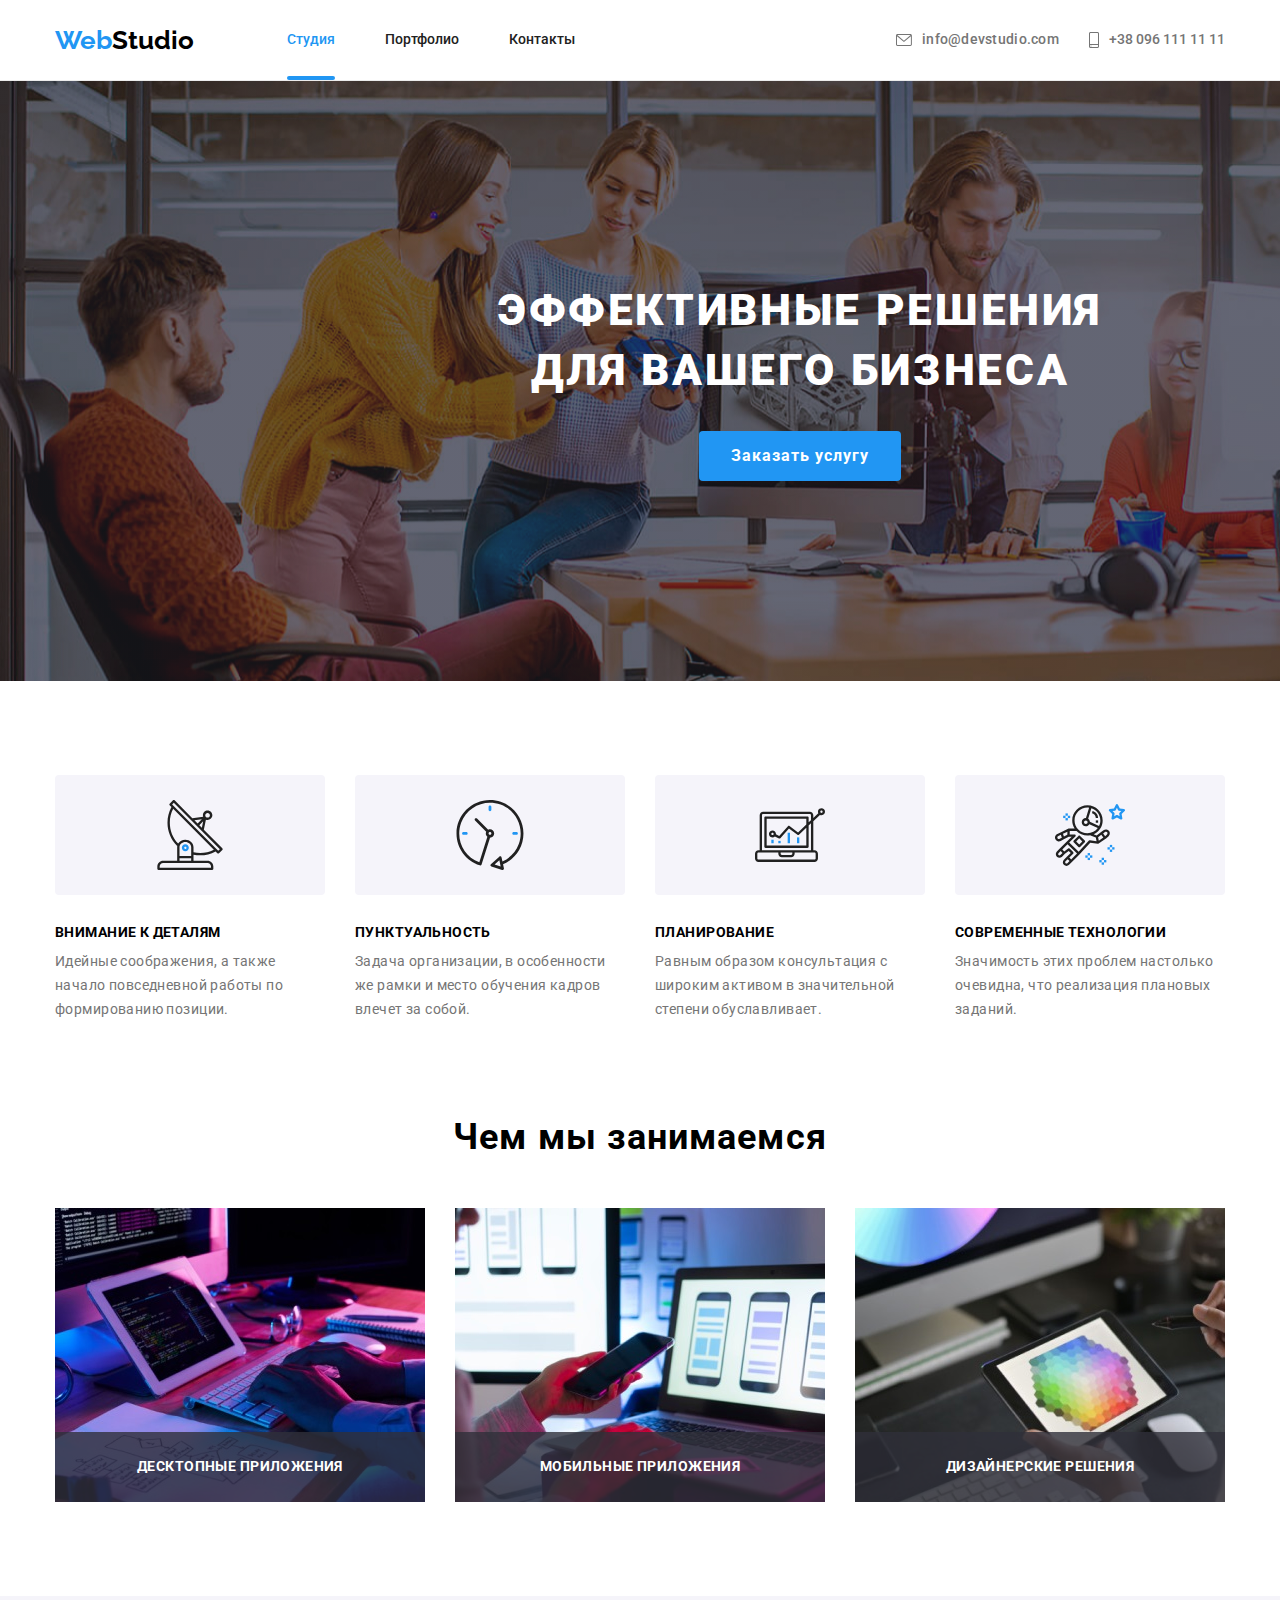
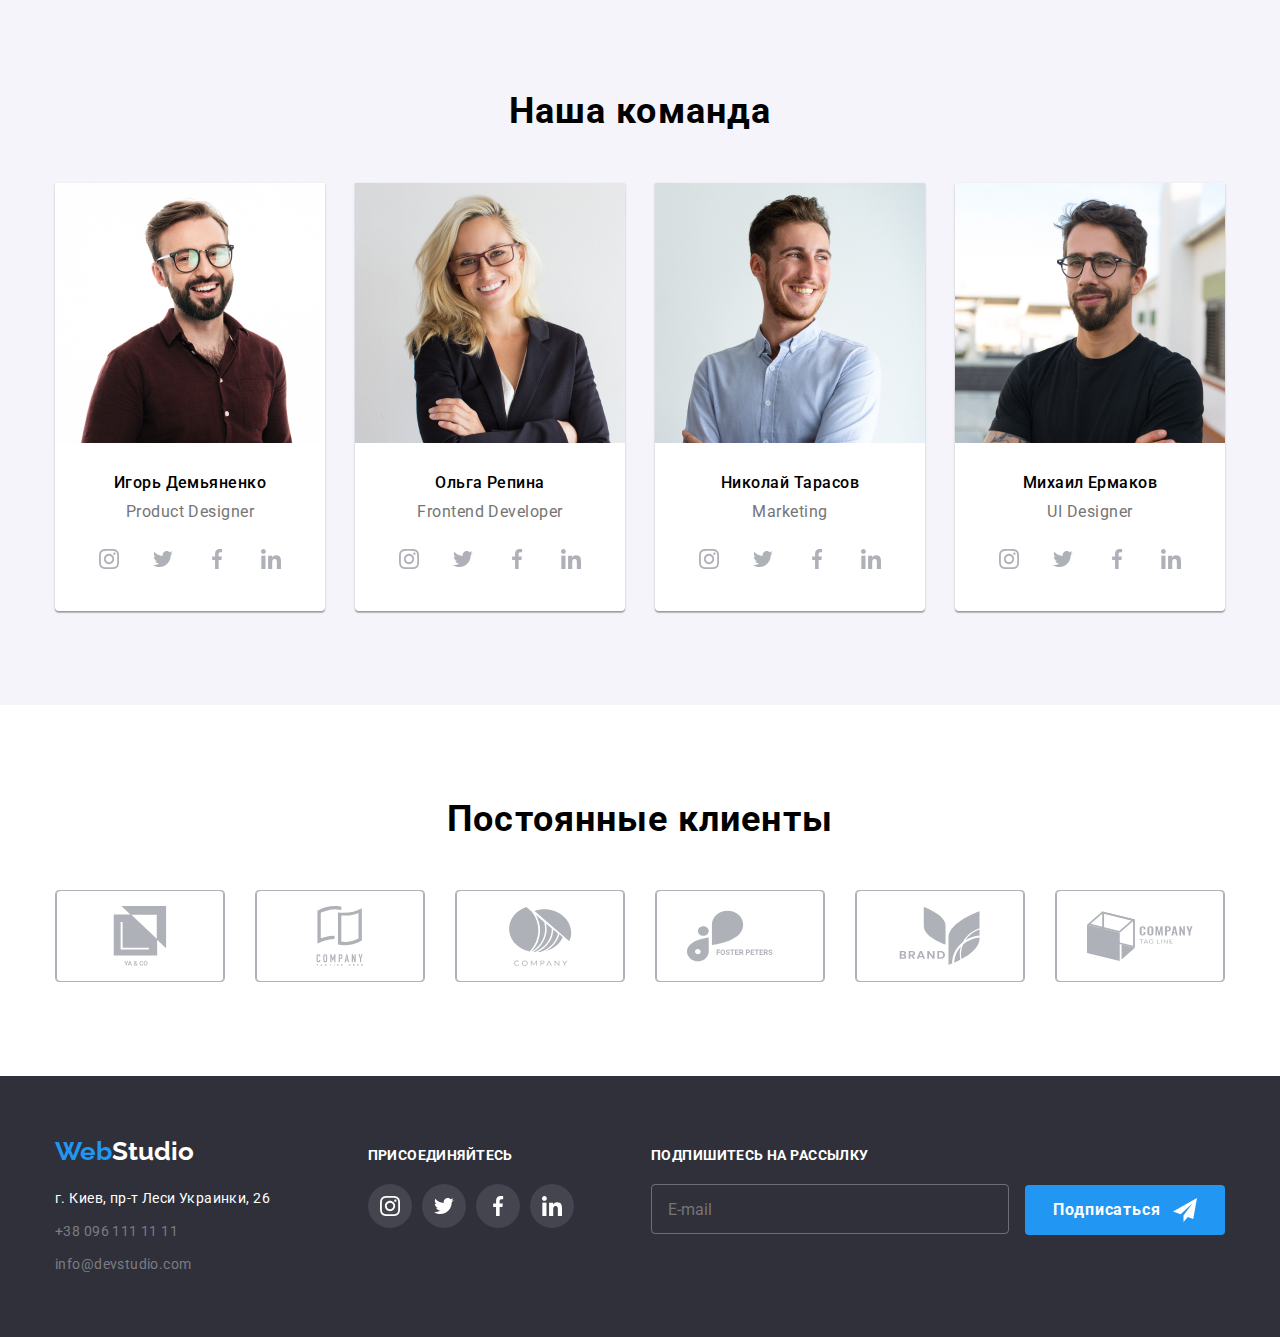
==== index.html @ 37f2e81e "начало" ====
<!DOCTYPE html>
<html lang="en">
<head>
    <meta charset="UTF-8">
    <meta http-equiv="X-UA-Compatible" content="IE=edge">
    <meta name="viewport" content="width=device-width, initial-scale=1.0">
    <title>WebStudio</title>
    <link rel="preconnect" href="https://fonts.googleapis.com">
    <link rel="preconnect" href="https://fonts.gstatic.com" crossorigin>
    <link href="https://fonts.googleapis.com/css2?family=Raleway:wght@700&family=Roboto:wght@400;500;700;900&display=swap" rel="stylesheet">
    <link rel="stylesheet" href="https://cdnjs.cloudflare.com/ajax/libs/modern-normalize/1.0.0/modern-normalize.min.css"/>
    <link rel="stylesheet" href="./css/styles.css"/>

    <link rel="stylesheet" href="./css/main.min.css" />
</head>
<body>
    <!--Header-->
    <header class="page-header">
        <div class="container header-container">
        <nav class="navigation">
            <a class="logo link" href="Web">Web<span class="link-logo-header">Studio</span></a>
                <ul class="menu-list list">
                <li class="menu-item">
                <a class="menu-link link current" href="">Студия</a>
                </li>
                <li class="menu-item">
                <a class="menu-link link" href="./portfolio.html">Портфолио</a>
                </li>
                <li class="menu-item">
                <a class="menu-link link" href="">Контакты</a>
                </li>
                </ul>
        </nav>
        <ul class="header-contacts list">
        <li class="header-contacts-item">
            <a class="email link" href="mailto:info@devstudio.com">
            <svg class="header-social-email" width="16px" height="12px">
                <use href="./images/sprite.svg.svg#icon-email"></use>
                </svg>info@devstudio.com</a>
        </li>
        <li class="header-contacts-item">
        <a class="phone-number link" href="tel:+380961111111"> 
                <svg class="header-social-phone" width="10px" height="16px">
                    <use href="./images/sprite.svg.svg#icon-phone"></use>
                    </svg>
                    +38 096 111 11 11</a>
        </li>
        </ul>
        </div>
    </header>
    <!--HERO-->
    <main>
        <section class="main-section">
            <div class="container main-section-div">
                <h1 class="main-title">Эффективные решения для вашего бизнеса</h1>
                <button class="modal-btn" type="button" data-modal-open>Заказать услугу</button>
            </div>
        </section>
        <!--Our features-->
        <section class="our-features">
            <div class="our-features-div container">
                <ul class="our-features-list list">
                    <li class="our-features-item">
                        <div class="our-features-item-div">
                        <svg class="our-features-img" width="70px" height="70">
                            <use href="./images/sprite.svg.svg#icon-antenna"></use>
                        </svg>
                    </div>
                        <h3 class="features-title">Внимание к деталям</h3>
                        <p class="description">Идейные соображения, а также начало повседневной работы по формированию позиции.</p>
                    </li>
                    <li class="our-features-item">
                        <div class="our-features-item-div">
                        <svg class="our-features-img" width="70px" height="70">
                            <use href="./images/sprite.svg.svg#icon-clock"></use>
                        </svg>
                        </div>
                        <h3 class="features-title">Пунктуальность</h3>
                        <p class="description">Задача организации, в особенности же рамки и место обучения кадров влечет за собой.</p>
                    </li>
                    <li class="our-features-item">
                        <div class="our-features-item-div">
                        <svg class="our-features-img" width="70px" height="70">
                            <use href="./images/sprite.svg.svg#icon-diagram"></use>
                        </svg>
                    </div>
                        <h3 class="features-title">Планирование</h3>
                        <p class="description">Равным образом консультация с широким активом в значительной степени обуславливает.</p>
                    </li>
                    <li class="our-features-item">
                        <div class="our-features-item-div">
                        <svg class="our-features-img" width="70px" height="70">
                            <use href="./images/sprite.svg.svg#icon-astronaut"></use>
                        </svg>
                    </div>
                        <h3 class="features-title">Современные технологии</h3>
                        <p class="description">Значимость этих проблем настолько очевидна, что реализация плановых заданий.</p>
                    </li>
                </ul>
            </div>
        <!--Our business-->
        </section>
        <section class="our-business-section">
            <div class="our-business-div container">
        <h2 class="business-section-title">Чем мы занимаемся</h2>
        <ul class="business-section-list list">
            <li class="business-section-list-item">
                <img class="bussines-section-image" src="./images/our_works/img1.jpg" alt="laptop" width="370" height="294"/>
                <div class="bussines-section-image-div">
                    <p class="bussines-section-image-title">Десктопные приложения</p>
                </div>
            </li>
            <li class="business-section-list-item">
                <img class="bussines-section-image" src="./images/our_works/img2.jpg" alt="cellphone" width="370" height="294"/>
                <div class="bussines-section-image-div">
                    <p class="bussines-section-image-title">Мобильные приложения</p>
                </div>
            </li>
            <li class="business-section-list-item">
                <img class="bussines-section-image" src="./images/our_works/img3.jpg" alt="tab" width="370" height="294"/>
                <div class="bussines-section-image-div">
                    <p class="bussines-section-image-title">Дизайнерские решения</p>
                </div>
            </li>
        </ul>
        </div>
        </section>
        <!--Our team-->
        <section class="our-team-section">
            <div class="our-team-section-div container">
            <h2 class="our-team-title">Наша команда</h2>
            <ul class="our-team list">
                <li class="our-team-item">
                    <img class="our-team-img" src="./images/our_team/img1.jpg" alt="Игорь Демьяненко" width="270" height="260"/>
                    <div class="person-title-desсription-div">
                    <h3 class="our-teams-person-title">Игорь Демьяненко</h3>
                    <p class="our-teams-person-desсription">Product Designer</p>
                    <ul class="social-list list">
                    <li class="social-list-item">
                        <a href=" " class="social-list-link">
                            <svg class="social-list-icon" width="20" height="20">
                                <use href="./images/sprite.svg.svg#icon-instagram"></use>
                            </svg>
                        </a>
                    </li>
                    <li class="social-list-item">
                        <a href="" class="social-list-link">
                            <svg class="social-list-icon" width="20" height="20">
                                <use href="./images/sprite.svg.svg#icon-twitter"></use>
                            </svg>
                        </a>
                    </li>
                    <li class="social-list-item">
                        <a href="" class="social-list-link">
                            <svg class="social-list-icon" width="20" height="20">
                                <use href="./images/sprite.svg.svg#icon-facebook"></use>
                            </svg>
                        </a>
                    </li>
                    <li class="social-list-item">
                        <a href="" class="social-list-link">
                            <svg class="social-list-icon" width="20" height="20">
                                <use href="./images/sprite.svg.svg#icon-linkedin"></use>
                            </svg>
                        </a>
                    </li>
                </ul>
            </div>
                </li>
                <li class="our-team-item">
                    <img class="our-team-img" src="./images/our_team/img2.jpg" alt="Ольга Репина" width="270" height="260"/>
                    <div class="person-title-desсription-div">
                    <h3 class="our-teams-person-title">Ольга Репина</h3>
                    <p class="our-teams-person-desсription">Frontend Developer</p>
                    <ul class="social-list list">
                        <li class="social-list-item">
                            <a href=" " class="social-list-link">
                                <svg class="social-list-icon" width="20" height="20">
                                    <use href="./images/sprite.svg.svg#icon-instagram"></use>
                                </svg>
                            </a>
                        </li>
                        <li class="social-list-item">
                            <a href="" class="social-list-link">
                                <svg class="social-list-icon" width="20" height="20">
                                    <use href="./images/sprite.svg.svg#icon-twitter"></use>
                                </svg>
                            </a>
                        </li>
                        <li class="social-list-item">
                            <a href="" class="social-list-link">
                                <svg class="social-list-icon" width="20" height="20">
                                    <use href="./images/sprite.svg.svg#icon-facebook"></use>
                                </svg>
                            </a>
                        </li>
                        <li class="social-list-item">
                            <a href="" class="social-list-link">
                                <svg class="social-list-icon" width="20" height="20">
                                    <use href="./images/sprite.svg.svg#icon-linkedin"></use>
                                </svg>
                            </a>
                        </li>
                    </ul>
                </div>
                </li>
                <li class="our-team-item">
                    <img class="our-team-img" src="./images/our_team/img3.jpg" alt="Николай Тарасов" width="270" height="260"/>
                    <div class="person-title-desсription-div">
                    <h3 class="our-teams-person-title">Николай Тарасов</h3>
                    <p class="our-teams-person-desсription">Marketing</p>
                    <ul class="social-list list">
                        <li class="social-list-item">
                            <a href=" " class="social-list-link">
                                <svg class="social-list-icon" width="20" height="20">
                                    <use href="./images/sprite.svg.svg#icon-instagram"></use>
                                </svg>
                            </a>
                        </li>
                        <li class="social-list-item">
                            <a href="" class="social-list-link">
                                <svg class="social-list-icon" width="20" height="20">
                                    <use href="./images/sprite.svg.svg#icon-twitter"></use>
                                </svg>
                            </a>
                        </li>
                        <li class="social-list-item">
                            <a href="" class="social-list-link">
                                <svg class="social-list-icon" width="20" height="20">
                                    <use href="./images/sprite.svg.svg#icon-facebook"></use>
                                </svg>
                            </a>
                        </li>
                        <li class="social-list-item">
                            <a href="" class="social-list-link">
                                <svg class="social-list-icon" width="20" height="20">
                                    <use href="./images/sprite.svg.svg#icon-linkedin"></use>
                                </svg>
                            </a>
                        </li>
                    </ul>
                </div>
                </li>
                <li class="our-team-item">
                    <img class="our-team-img" src="./images/our_team/img4.jpg" alt="Михаил Ермаков" width="270" height="260"/>
                    <div class="person-title-desсription-div">
                    <h3 class="our-teams-person-title">Михаил Ермаков</h3>
                    <p class="our-teams-person-desсription">UI Designer</p>
                    <ul class="social-list list">
                        <li class="social-list-item">
                            <a href=" " class="social-list-link">
                                <svg class="social-list-icon" width="20" height="20">
                                    <use href="./images/sprite.svg.svg#icon-instagram"></use>
                                </svg>
                            </a>
                        </li>
                        <li class="social-list-item">
                            <a href="" class="social-list-link">
                                <svg class="social-list-icon" width="20" height="20">
                                    <use href="./images/sprite.svg.svg#icon-twitter"></use>
                                </svg>
                            </a>
                        </li>
                        <li class="social-list-item">
                            <a href="" class="social-list-link">
                                <svg class="social-list-icon" width="20" height="20">
                                    <use href="./images/sprite.svg.svg#icon-facebook"></use>
                                </svg>
                            </a>
                        </li>
                        <li class="social-list-item">
                            <a href="" class="social-list-link">
                                <svg class="social-list-icon" width="20" height="20">
                                    <use href="./images/sprite.svg.svg#icon-linkedin"></use>
                                </svg>
                            </a>
                        </li>
                    </ul>
                </div>
                </li>
            </ul>
        </div>
        </section>
        <section class="constant-clients">
            <div class="constant-clients-div container">
                <h2 class="constant-clients-title">Постоянные клиенты</h2>
                <ul class="clients-list">
                    <li class="clients-item">
                        <a href="" class="clients-link">
                        <svg class="clients-item-icon" width="106" height="60">
                            <use href="./images/sprite.svg.svg#icon-client1"></use>
                        </svg>
                    </a>
                    </li>
                    <li class="clients-item">
                        <a href="" class="clients-link">
                        <svg class="clients-item-icon" width="106" height="60">
                            <use href="./images/sprite.svg.svg#icon-client2"></use>
                        </svg>
                    </a>
                    </li>
                    <li class="clients-item">
                        <a href="" class="clients-link">
                        <svg class="clients-item-icon" width="106" height="60">
                            <use href="./images/sprite.svg.svg#icon-client3"></use>
                        </svg>
                    </a>
                    </li>
                    <li class="clients-item">
                        <a href="" class="clients-link">
                        <svg class="clients-item-icon" width="106" height="60">
                            <use href="./images/sprite.svg.svg#icon-client4"></use>
                        </svg>
                    </a>
                    </li>
                    <li class="clients-item">
                        <a href="" class="clients-link">
                        <svg class="clients-item-icon" width="106" height="60">
                            <use href="./images/sprite.svg.svg#icon-client5"></use>
                        </svg>
                    </a>
                    </li>
                    <li class="clients-item">
                        <a href="" class="clients-link">
                        <svg class="clients-item-icon" width="106" height="60">
                            <use href="./images/sprite.svg.svg#icon-client6"></use>
                        </svg>
                    </a>
                    </li>
                </ul>
            </div>
        </section>
    </main>
    <footer class="footer-section">
        <div class="footer-section-div container">
        <div class="footer-section-div2">
        <a class="logo link" href="Web">Web<span class="link-logo-footer">Studio</span></a>
        <address class="contacts">
        <ul class="contacts-list link list">
            <li class="contacts-item">
                <a class="contacts-adress link" href="https://goo.gl/maps/FWrBWn9DCKe6x9mS8" 
                target="_blank" 
                rel="noopener noreferrer">г. Киев, пр-т Леси Украинки, 26</a>
            </li>
            <li class="contacts-item">
                <a class="contacts-phone link" href="tel:+380961111111">+38 096 111 11 11</a>
            </li>
            <li class="contacts-item">
                <a class="contacts-email link" href="mailto:info@devstudio.com">info@devstudio.com</a>
            </li>
            </ul>
        </address>
    </div>
    <div class="footer-social-links">
        <p class="footer-social-links-title">Присоединяйтесь</p>
        <ul class="footer-social-list list">
            <li class="footer-social-list-item">
                <a href=" " class="footer-social-list-link">
                    <svg class="footer-social-list-icon" width="20" height="20">
                        <use href="./images/sprite.svg.svg#icon-instagram"></use>
                    </svg>
                </a>
            </li>
            <li class="footer-social-list-item">
                <a href="" class="footer-social-list-link">
                    <svg class="footer-social-list-icon" width="20" height="20">
                        <use href="./images/sprite.svg.svg#icon-twitter"></use>
                    </svg>
                </a>
            </li>
            <li class="footer-social-list-item">
                <a href="" class="footer-social-list-link">
                    <svg class="footer-social-list-icon" width="20" height="20">
                        <use href="./images/sprite.svg.svg#icon-facebook"></use>
                    </svg>
                </a>
            </li>
            <li class="social-list-item">
                <a href="" class="footer-social-list-link">
                    <svg class="footer-social-list-icon" width="20" height="20">
                        <use href="./images/sprite.svg.svg#icon-linkedin"></use>
                    </svg>
                </a>
            </li>
        </ul>
    </div>
    <form class="subscription">
        <p class="subscription-title">Подпишитесь на рассылку</p>
        <input class="subscription-input" 
        type="text" 
        required 
        name="user_mail"
        pattern="[a-z]@[a-z]."
        title="name@gmail.com"
        placeholder="E-mail"
        />
        <button class="subscription-btn" type="submit">Подписаться<svg class="subscription-icon" width="24px" height="24px"><use href="./images/sprite.svg.svg#icon-icon-telegram"></use></svg>
        </button>
    </form>
    </div>
    </footer>
    <div class="backdrop is-hidden" data-modal>
    <div class="modal">
        <button type="button" class="modal-close-btn" data-modal-close>
            <svg class="modal-close-btn-icon" width="11px" height="11px">
                <use href="./images/sprite.svg.svg#icon-close">
                </use>
            </svg>
        </button>
        <form class="contact-form">
            <p class="contact-form-title">Оставьте свои данные, мы вам перезвоним</p>
            <label class="contact-form-field">
                <span class="contact-form-field-title">Имя</span>
                <input class="contact-form-input" 
                type="text" 
                required 
                name="user_name" 
                minlength="2" 
                maxlength="25"
                />
                <svg class="contact-form-icon" width="18px" height="18px">
                    <use href="./images/sprite.svg.svg#icon-name-icon"></use>
                </svg>
            </label>
            <label class="contact-form-field">
                <span class="contact-form-field-title">Телефон</span>
                <input class="contact-form-input" 
                type="tel" 
                required 
                name="user_phone_number" 
                pattern="[0-9]{3}-[0-9]{3}-[0-9]{2}-[0-9]{2}"
                title="xxx-xxx-xx-xx"
                />
                <svg class="contact-form-icon" width="18px" height="18px">
                    <use href="./images/sprite.svg.svg#icon-phone-icon"></use>
                </svg>
            </label>
            <label class="contact-form-field">
                <span class="contact-form-field-title">Почта</span>
                <input class="contact-form-input" 
                type="text"
                required 
                name="user_email" 
                pattern="[a-z]@[a-z]."
                title="name@gmail.com"
                />
                <svg class="contact-form-icon" width="18px" height="18px">
                    <use href="./images/sprite.svg.svg#icon-email-icon"></use>
                </svg>
            </label>
            <label class="contact-form-field">
                <span class="contact-form-field-title">Комментарий</span>
            <textarea
            class="contact-form-message"       
            name="user_message"
            placeholder="Введите текст">
            </textarea>
            </label>
            <input class="contact-form-checkbox visually-hidden"
            id="checkbox_policy"
            type="checkbox"
            name="ucer_policy"
            required/>
            <label class="contact-form-checkbox-label" for="checkbox_policy">
            Соглашаюсь с рассылкой и принимаю&nbsp;
            <a class="contact-form-checkbox-label-link" href="">Условия договора</a></label>
            <button class="contact-form-btn" type="submit">Отправить</button>
        </form>
    </div>
    </div>
    <script src="./js/modal.js"></script>
</body>
</html>
---- css/main.min.css ----
﻿:root{--accent-color: #2196F3;--description-text-color: #757575;--logo-white-theme-color: black;--logo-black-theme-color: white;--focus-accent-color: #2196F3;--buttons-focus-color: white;--buttons-background-color: #2196F3;--background-color-team-section: #F5F4FA;--background-color-social-link: white}body{font-family:"Roboto",sans-serif;color:#000}button{cursor:pointer}h1,h2,h3,p{margin-top:0;margin-bottom:0}ul,ol{margin-top:0;margin-bottom:0;padding-left:0}img{display:block}.link{text-decoration:none}.list{list-style:none}.container{width:1200px;padding-left:15px;padding-right:15px;margin-left:auto;margin-right:auto}.visually-hidden{position:absolute;width:1px;height:1px;margin:-1px;border:0;padding:0;white-space:nowrap;clip-path:inset(100%);clip:rect(0 0 0 0);overflow:hidden}.logo{font-family:"Raleway",sans-serif;font-weight:700;font-size:26px;line-height:1.19;color:var(--accent-color);margin-right:93px;display:inline-block}header{display:block}.page-header{background-color:#fff;border-bottom:1px solid #ececec}.header-container{display:flex;align-items:center}.navigation{display:flex;align-items:center}.link-logo-header{color:var(--logo-white-theme-color)}.menu-list{display:flex;align-items:center}.menu-item{position:relative}.menu-item:not(:last-child){margin-right:50px}.menu-link{font-weight:500;font-size:14px;line-height:1.14;color:#212121;padding-top:32px;padding-bottom:32px;display:block;transition:color 250ms cubic-bezier(0.4, 0, 0.2, 1)}.menu-link:hover,.menu-link:focus{color:var(--focus-accent-color)}.menu-link.current{color:#2196f3}.menu-link.current::after{background-color:var(--focus-accent-color)}.menu-link::after{content:"";position:absolute;bottom:0px;left:0px;width:100%;height:4px;background:rgba(0,0,0,0);border-radius:2px;transition:background-color 250ms cubic-bezier(0.4, 0, 0.2, 1),color 250ms cubic-bezier(0.4, 0, 0.2, 1)}.header-contacts{display:flex;justify-content:space-between;margin-left:auto}.header-contacts-item:not(:last-child){margin-right:30px}.phone-number{display:flex;align-items:center;justify-content:center;font-weight:500;font-size:14px;line-height:1.14;color:#757575;transition:color 250ms cubic-bezier(0.4, 0, 0.2, 1)}.phone-number:hover,.phone-number:focus{color:var(--focus-accent-color)}.header-social-phone{margin-right:10px;transition:fill 250ms cubic-bezier(0.4, 0, 0.2, 1);fill:var(--description-text-color)}.phone-number:focus .header-social-phone,.phone-number:hover .header-social-phone{fill:var(--focus-accent-color)}.email{display:flex;align-items:center;justify-content:center;font-weight:500;font-size:14px;line-height:1.14;letter-spacing:.02em;transition:color 250ms cubic-bezier(0.4, 0, 0.2, 1);align-items:center;color:#757575}.email:hover,.email:focus{color:var(--focus-accent-color)}.header-social-email{margin-right:10px;transition:fill 250ms cubic-bezier(0.4, 0, 0.2, 1);fill:var(--description-text-color)}.email:focus .header-social-email,.email:hover .header-social-email{fill:var(--focus-accent-color)}.main-section{background-color:#2f303a;background-image:linear-gradient(rgba(47, 48, 58, 0.4), rgba(47, 48, 58, 0.4)),url(../images/hero-img-bg/Img.jpg);background-size:cover;text-align:center;padding-top:200px;padding-bottom:200px;width:1600px;margin:auto}.main-title{max-width:696px;font-weight:900;font-size:44px;line-height:1.36;text-align:center;letter-spacing:.06em;text-transform:uppercase;margin:0 auto 30px;color:#fff}.modal-btn{font-weight:700;font-size:16px;line-height:1.87;text-align:center;letter-spacing:.06em;cursor:pointer;background-color:#2196f3;padding:10px 32px 10px 32px;display:inline-block;border-radius:4px;border:none;color:#fff;transition:background-color 250ms cubic-bezier(0.4, 0, 0.2, 1),color 250ms cubic-bezier(0.4, 0, 0.2, 1)}.modal-btn:hover,.modal-btn:focus{background-color:#188ce8;color:var(--buttons-focus-color)}.our-features{padding-top:94px}.our-features-list{display:flex}.our-features-item{width:270px}.our-features-item:not(:last-child){margin-right:30px}.our-features-item-div{display:flex;align-items:center;justify-content:center;background-color:var(--background-color-team-section);width:270px;height:120px;margin-bottom:30px;border-radius:4px}.features-title{font-weight:700;font-size:14px;line-height:1.14;text-transform:uppercase;letter-spacing:.03em}.description{font-weight:400;font-size:14px;line-height:1.71;letter-spacing:.03em;margin-top:10px;color:var(--description-text-color)}.business-section-title{font-weight:700;font-size:36px;line-height:1.17;text-align:center;letter-spacing:.03em;margin-top:0px;margin-bottom:50px}.our-business-section{padding-top:94px;padding-bottom:94px}.business-section-list{display:flex;justify-content:space-between}.business-section-list-item{position:relative}.bussines-section-image-div{position:absolute;left:0px;bottom:0px;display:flex;justify-content:center;align-items:center;width:370px;height:70px;background:rgba(47,48,58,.8)}.bussines-section-image-title{font-weight:700;font-size:14px;line-height:1.14;text-align:center;letter-spacing:.03em;text-transform:uppercase;color:var(--logo-black-theme-color)}.bussines-section-image:not(:last-child){margin-right:30px}.our-team-section{padding-top:94px;padding-bottom:94px;background:var(--background-color-team-section)}.our-team{display:flex;flex-wrap:wrap}.our-team-item{box-shadow:0px 1px 3px rgba(0,0,0,.12),0px 1px 1px rgba(0,0,0,.14),0px 2px 1px rgba(0,0,0,.2);border-radius:0px 0px 4px 4px;background:#fff}.our-team-item:not(:last-child){margin-right:30px}.our-team-title{font-weight:700;font-size:36px;line-height:1.17;text-align:center;letter-spacing:.03em;margin-bottom:50px}.person-title-desсription-div{padding-top:30px;padding-bottom:30px}.our-teams-person-title{font-weight:500;font-size:16px;line-height:1.19;text-align:center;letter-spacing:.03em;margin-bottom:10px}.our-teams-person-desсription{font-weight:400;font-size:16px;line-height:1.19;text-align:center;letter-spacing:.03em;color:var(--description-text-color)}.social-list{display:flex;justify-content:center;margin-top:16px}.social-list-link{display:flex;align-items:center;justify-content:center;width:44px;height:44px;border-radius:50%;background-color:var(--background-color-social-link);transition:background-color 250ms cubic-bezier(0.4, 0, 0.2, 1)}.social-list-link:hover,.social-list-link:focus{background-color:var(--buttons-background-color)}.social-list-item:not(:last-child){margin-right:10px}.social-list-icon{fill:#afb1b8;transition:fill 250ms cubic-bezier(0.4, 0, 0.2, 1)}.social-list-link:hover .social-list-icon,.social-list-link:focus .social-list-icon{fill:#fff}.constant-clients{padding-top:94px;padding-bottom:94px}.constant-clients-title{font-weight:700;font-size:36px;line-height:1.16;text-align:center;letter-spacing:.03em;margin-bottom:50px}.clients-list{display:flex}.clients-item{width:170px;height:92px;display:flex;align-items:center;justify-content:center;border:1px solid #afb1b8;border-radius:4px;transition:border 250ms cubic-bezier(0.4, 0, 0.2, 1)}.clients-item:not(:last-child){margin-right:30px}.clients-link{width:170px;height:92px;display:flex;align-items:center;justify-content:center;border:1px solid #afb1b8;border-radius:4px;transition:border 250ms cubic-bezier(0.4, 0, 0.2, 1)}.clients-link:hover,.clients-link:focus{border:1px solid #2196f3;cursor:pointer}.clients-item-icon{fill:#afb1b8;transition:fill 250ms cubic-bezier(0.4, 0, 0.2, 1)}.clients-item:hover .clients-item-icon,.clients-item:focus .clients-item-icon{fill:var(--focus-accent-color)}.link-logo-footer{color:var(--logo-black-theme-color)}.footer-section{background-color:#2f303a;padding-top:60px;padding-bottom:60px;display:flex}.contacts{font-style:normal;margin-top:20px;width:235px}.contacts-adress{font-weight:400;font-size:14px;line-height:1.71;letter-spacing:.03em;transition:color 250ms cubic-bezier(0.4, 0, 0.2, 1);color:#fff}.contacts-adress:hover,.contacts-adress:focus{color:var(--focus-accent-color)}.contacts-phone{font-weight:400;font-size:14px;line-height:1.71;transition:color 250ms cubic-bezier(0.4, 0, 0.2, 1);letter-spacing:.03em;color:rgba(255,255,255,.3764705882)}.contacts-phone:hover,.contacts-phone:focus{color:var(--focus-accent-color)}.contacts-item:not(:last-child){margin:0px 0px 9px 0px}.contacts-email{font-weight:400;font-size:14px;line-height:1.71;transition:color 250ms cubic-bezier(0.4, 0, 0.2, 1);letter-spacing:.03em;color:rgba(255,255,255,.3764705882)}.contacts-email:hover,.contacts-email:focus{color:var(--focus-accent-color)}.footer-section-div{display:flex;justify-content:space-between;align-items:center;align-items:baseline}.footer-social-links{display:block;justify-content:center;align-items:flex-start}.footer-social-links-title{font-weight:700;font-size:14px;line-height:1.14;letter-spacing:.03em;text-transform:uppercase;margin-bottom:20px;color:var(--logo-black-theme-color)}.footer-social-list{display:flex}.footer-social-list-item:not(:last-child){margin-right:10px}.footer-social-list-link{display:flex;align-items:center;justify-content:center;width:44px;height:44px;border-radius:50%;background-color:rgba(255,255,255,.1);transition:background-color 250ms cubic-bezier(0.4, 0, 0.2, 1)}.footer-social-list-link:hover,.footer-social-list-link:focus{background-color:var(--buttons-background-color)}.footer-social-list-icon{fill:var(--logo-black-theme-color)}.subscription{display:block}.subscription-title{font-weight:700;font-size:14px;line-height:1.14;letter-spacing:.03em;text-transform:uppercase;margin-bottom:20px;color:var(--logo-black-theme-color)}.subscription-input{color:#eee;width:358px;height:50px;border:1px solid rgba(255,255,255,.3);border-radius:4px;background-color:rgba(0,0,0,0);padding:15px 16px;margin-right:12px;transition:border 250ms cubic-bezier(0.4, 0, 0.2, 1)}.subscription-input:focus{outline:none;filter:drop-shadow(0px 4px 4px rgba(0, 0, 0, 0.15));border:1px solid var(--focus-accent-color)}.subscription-btn{display:inline-flex;align-items:center;justify-content:center;width:200px;height:50px;font-weight:700;font-size:16px;line-height:1.87;text-align:center;letter-spacing:.06em;cursor:pointer;background-color:#2196f3;border-radius:4px;border:none;color:#fff;transition:background-color 250ms cubic-bezier(0.4, 0, 0.2, 1),color 250ms cubic-bezier(0.4, 0, 0.2, 1)}.subscription-btn:hover,.subscription-btn:focus{background-color:#188ce8;color:var(--buttons-focus-color);box-shadow:0px 4px 4px rgba(0,0,0,.15)}.subscription-icon{margin-left:12px}.backdrop{position:fixed;width:100%;height:100%;left:0px;top:0px;background-color:rgba(0,0,0,.5);transition:opacity 250ms linear,visibility 250ms linear}.backdrop.is-hidden{opacity:0;visibility:hidden;pointer-events:none}.modal{padding:40px;position:absolute;left:50%;top:50%;transform:translate(-50%, -50%);width:528px;height:581px;border-radius:4px;background-color:#fff}.modal-close-btn{position:absolute;top:8px;right:8px;display:flex;align-items:center;justify-content:center;width:30px;height:30px;background:#fff;border:1px solid rgba(0,0,0,.1);border-radius:50%;cursor:pointer;padding:0;transition:fill 250ms cubic-bezier(0.4, 0, 0.2, 1)}.modal-close-btn:hover,.modal-close-btn:focus{fill:var(--focus-accent-color)}.contact-form{display:flex;flex-direction:column}.contact-form-title{font-weight:700;font-size:20px;line-height:1.15;text-align:center;letter-spacing:.03em;margin-bottom:12px}.contact-form-field{margin-bottom:10px;position:relative}.contact-form-field-title{font-weight:400;font-size:12px;line-height:1.17;letter-spacing:.01em;color:var(--description-text-color)}.contact-form-icon{position:absolute;fill:var(--logo-white-theme-color);top:50%;left:12px;transition:fill 250ms cubic-bezier(0.4, 0, 0.2, 1)}.contact-form-input:focus+.contact-form-icon{fill:var(--focus-accent-color)}.contact-form-input{width:100%;height:40px;border:1px solid rgba(33,33,33,.2);border-radius:4px;padding-left:42px;transition:border 250ms cubic-bezier(0.4, 0, 0.2, 1)}.contact-form-input:focus{outline:none;box-sizing:border-box;border:1px solid var(--focus-accent-color);border-radius:4px}.contact-form-message{box-sizing:border-box;width:100%;height:120px;border:1px solid rgba(33,33,33,.2);border-radius:4px;margin-top:4px;transition:border 250ms cubic-bezier(0.4, 0, 0.2, 1);resize:none;padding:12px 16px}.contact-form-message:focus{outline:none;box-sizing:border-box;border:1px solid var(--focus-accent-color);border-radius:4px}.contact-form-message::placeholder{text-transform:uppercase}.contact-form-checkbox-label-link{color:var(--accent-color)}.contact-form-checkbox-link{color:var(--accent-color)}.contact-form-checkbox-label{display:flex;justify-content:center;align-items:center;font-size:14px;margin-bottom:30px}.contact-form-checkbox-label::before{display:block;width:16px;height:15px;border:1px solid #212121;border-radius:2px;content:"";cursor:pointer;margin-right:9px}.contact-form-checkbox:checked+.contact-form-checkbox-label::before{background-color:var(--buttons-background-color);background-image:url(../images/svg/check.svg);background-repeat:no-repeat;background-size:contain;background-position:center center}.contact-form-checkbox:focus+.contact-form-checkbox-label::before{outline:2px solid #212121}.contact-form-btn{align-self:center;font-weight:700;font-size:16px;line-height:1.87;text-align:center;letter-spacing:.06em;cursor:pointer;background-color:#2196f3;padding:10px 32px 10px 32px;display:inline-block;border-radius:4px;border:none;color:#fff;transition:background-color 250ms cubic-bezier(0.4, 0, 0.2, 1),color 250ms cubic-bezier(0.4, 0, 0.2, 1)}.contact-form-btn:hover,.contact-form-btn:focus{background-color:#188ce8;color:var(--buttons-focus-color);box-shadow:0px 4px 4px rgba(0,0,0,.15)}.portfolio-section{padding-top:94px;padding-bottom:94px}.portfolio-list{display:flex;justify-content:center;margin-bottom:50px}.portfolio-item{background-color:#f5f4fa;border-radius:4px;transition:background-color 250ms cubic-bezier(0.4, 0, 0.2, 1)}.portfolio-item:not(:last-child){margin-right:8px}.portfolio-item:hover,.portfolio-item:focus{background-color:var(--focus-accent-color);color:var(--buttons-focus-color)}.portfolio-btn{font-weight:500;font-size:16px;line-height:1.63;text-align:center;letter-spacing:.03em;border:rgba(0,0,0,0);background-color:rgba(0,0,0,0);color:#212121;padding:6px 22px 6px 22px;transition:box-shadow 250ms cubic-bezier(0.4, 0, 0.2, 1),color 250ms cubic-bezier(0.4, 0, 0.2, 1),background-color 250ms cubic-bezier(0.4, 0, 0.2, 1)}.portfolio-btn:hover,.portfolio-btn:focus{background-color:var(--focus-accent-color);color:var(--buttons-focus-color);border-radius:4px;box-shadow:0px 3px 1px rgba(0,0,0,.1),0px 1px 2px rgba(0,0,0,.08),0px 2px 2px rgba(0,0,0,.12)}.projects-link{display:block;position:relative;transition:box-shadow 250ms cubic-bezier(0.4, 0, 0.2, 1)}.projects-link:hover,.projects-link:focus{box-shadow:0px 1px 1px rgba(0,0,0,.12),0px 4px 4px rgba(0,0,0,.06),1px 4px 6px rgba(0,0,0,.16)}.projects-list{display:flex;flex-wrap:wrap}.projects-link-div2{position:relative;overflow:hidden}.projects-link-div{display:flex;justify-content:center;align-items:center;position:absolute;top:0;left:0;width:370px;height:294px;transform:translateY(294px);background-color:rgba(33,150,243,.9);transition:transform 250ms cubic-bezier(0.4, 0, 0.2, 1),background-color 250ms cubic-bezier(0.4, 0, 0.2, 1),color 250ms cubic-bezier(0.4, 0, 0.2, 1)}.projects-link:hover .projects-link-div,.projects-link:focus .projects-link-div{transform:translateY(0px)}.projects-link-hidden-title{font-weight:400;font-size:18px;line-height:1.56;letter-spacing:.03em;width:322px;height:168px;color:#fff}.projects-list-item-title{font-weight:700;font-size:18px;line-height:2;letter-spacing:.06em;color:#212121;margin-bottom:4px}.projects-list-item-title-description{font-weight:400;font-size:16px;line-height:1.88;letter-spacing:.03em;color:var(--description-text-color)}.project-list-item-info{padding:20px 24px 20px 24px;background:#fff;border-right:1px solid #eee;border-bottom:1px solid #eee;border-left:1px solid #eee}.projects-list-item{flex-basis:calc((100% - 90px)/3)}.projects-list-item:not(:nth-child(3n)){margin-right:30px}.projects-list-item:not(:nth-last-child(-n+3)){margin-bottom:30px}/*# sourceMappingURL=main.min.css.map */
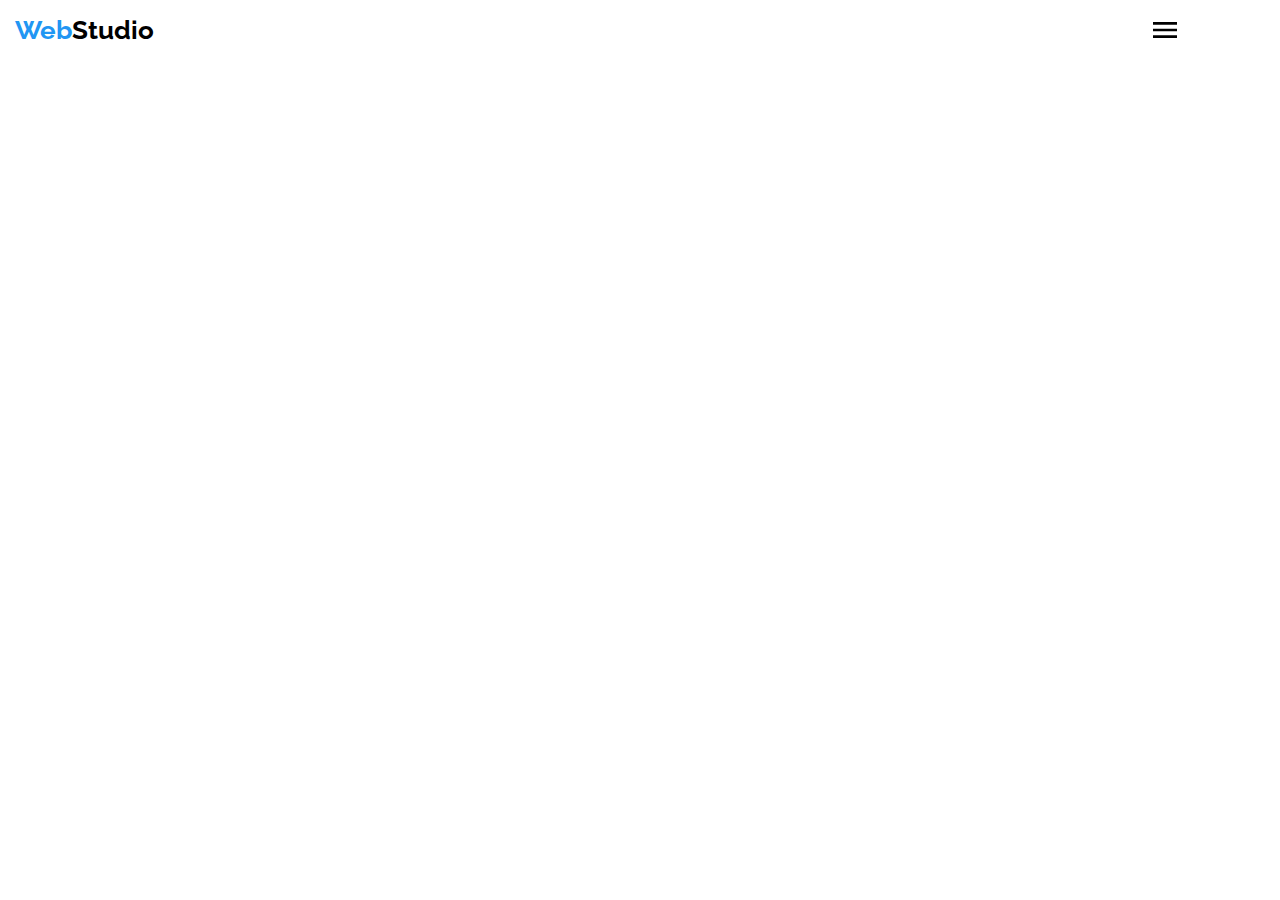
==== commit 27525766: "дошел до мобильной модалки" ====
--- a/index.html
+++ b/index.html
@@ -31,6 +31,54 @@
                 </li>
                 </ul>
         </nav>
+        <button type="button" class="mobile-menu-open-btn" data-menu-open>
+            <svg class="mobile-menu-open-btn__icon" width="40px"; height="40px";>
+                <use href="./images/sprite.svg.svg#burger-icon">
+                </use>
+            </svg>
+        </button>
+        <div class="mobile-menu" data-menu>
+            <div class="container mobile-menu-container">
+            <button type="button" class="mobile-menu-close-btn" data-menu-close>
+                <svg class="mobile-menu-close-btn__icon" width="40px"; height="40px";>
+                    <use href="./images/sprite.svg.svg#mobile-close"></use>
+                </svg>
+            </button>
+            <ul class="mobile-menu-list list">
+                <li class="mobile-menu-item">
+                    <a class="mobile-menu-link link current" href="">Студия</a>
+                </li>
+                <li class="mobile-menu-item">
+                    <a class="mobile-menu-link link" href="./portfolio.html">Портфолио</a>
+                </li>
+                <li class="mobile-menu-item">
+                    <a class="mobile-menu-link link" href="">Контакты</a>
+                </li>
+            </ul>
+            <ul class="mobile-header-contacts list">
+                <li class="mobile-header-contacts-item">
+                    <a class="mobile-phone-number link" href="tel:+380961111111">+38 096 111 11 11</a>
+                </li>
+                <li class="mobile-header-contacts-item">
+                    <a class="mobile-email link" href="mailto:info@devstudio.com">info@devstudio.com</a>
+                </li>
+            </ul>
+            <ul class="mobile-header-social-list list">
+                <li class="mobile-header-social-list-item">
+                    <a class="mobile-instagram link" href="">Instagram</a>
+                </li>
+                <li class="mobile-header-social-list-item">
+                    <a class="mobile-twitter link" href="">Twitter</a>
+                </li>
+                <li class="mobile-header-social-list-item">
+                    <a class="mobile-facebook link" href="">Facebook</a>
+                </li>
+                <li class="mobile-header-social-list-item">
+                    <a class="mobile-linkedin link" href="">LinkedIn</a>
+                </li>
+            </ul>
+        </div>
+        </div>
         <ul class="header-contacts list">
         <li class="header-contacts-item">
             <a class="email link" href="mailto:info@devstudio.com">
@@ -49,15 +97,15 @@
         </div>
     </header>
     <!--HERO-->
-    <main>
+    <!-- <main>
         <section class="main-section">
             <div class="container main-section-div">
                 <h1 class="main-title">Эффективные решения для вашего бизнеса</h1>
                 <button class="modal-btn" type="button" data-modal-open>Заказать услугу</button>
             </div>
-        </section>
+        </section> -->
         <!--Our features-->
-        <section class="our-features">
+        <!-- <section class="our-features">
             <div class="our-features-div container">
                 <ul class="our-features-list list">
                     <li class="our-features-item">
@@ -97,9 +145,9 @@
                         <p class="description">Значимость этих проблем настолько очевидна, что реализация плановых заданий.</p>
                     </li>
                 </ul>
-            </div>
+            </div> -->
         <!--Our business-->
-        </section>
+        <!-- </section>
         <section class="our-business-section">
             <div class="our-business-div container">
         <h2 class="business-section-title">Чем мы занимаемся</h2>
@@ -124,9 +172,9 @@
             </li>
         </ul>
         </div>
-        </section>
+        </section> -->
         <!--Our team-->
-        <section class="our-team-section">
+        <!-- <section class="our-team-section">
             <div class="our-team-section-div container">
             <h2 class="our-team-title">Наша команда</h2>
             <ul class="our-team list">
@@ -468,6 +516,7 @@
         </form>
     </div>
     </div>
-    <script src="./js/modal.js"></script>
+    <script src="./js/modal.js"></script> -->
+    <script src="./js/menu.js"></script>
 </body>
 </html>--- a/css/main.min.css
+++ b/css/main.min.css
@@ -1 +1 @@
-﻿:root{--accent-color: #2196F3;--description-text-color: #757575;--logo-white-theme-color: black;--logo-black-theme-color: white;--focus-accent-color: #2196F3;--buttons-focus-color: white;--buttons-background-color: #2196F3;--background-color-team-section: #F5F4FA;--background-color-social-link: white}body{font-family:"Roboto",sans-serif;color:#000}button{cursor:pointer}h1,h2,h3,p{margin-top:0;margin-bottom:0}ul,ol{margin-top:0;margin-bottom:0;padding-left:0}img{display:block}.link{text-decoration:none}.list{list-style:none}.container{width:1200px;padding-left:15px;padding-right:15px;margin-left:auto;margin-right:auto}.visually-hidden{position:absolute;width:1px;height:1px;margin:-1px;border:0;padding:0;white-space:nowrap;clip-path:inset(100%);clip:rect(0 0 0 0);overflow:hidden}.logo{font-family:"Raleway",sans-serif;font-weight:700;font-size:26px;line-height:1.19;color:var(--accent-color);margin-right:93px;display:inline-block}header{display:block}.page-header{background-color:#fff;border-bottom:1px solid #ececec}.header-container{display:flex;align-items:center}.navigation{display:flex;align-items:center}.link-logo-header{color:var(--logo-white-theme-color)}.menu-list{display:flex;align-items:center}.menu-item{position:relative}.menu-item:not(:last-child){margin-right:50px}.menu-link{font-weight:500;font-size:14px;line-height:1.14;color:#212121;padding-top:32px;padding-bottom:32px;display:block;transition:color 250ms cubic-bezier(0.4, 0, 0.2, 1)}.menu-link:hover,.menu-link:focus{color:var(--focus-accent-color)}.menu-link.current{color:#2196f3}.menu-link.current::after{background-color:var(--focus-accent-color)}.menu-link::after{content:"";position:absolute;bottom:0px;left:0px;width:100%;height:4px;background:rgba(0,0,0,0);border-radius:2px;transition:background-color 250ms cubic-bezier(0.4, 0, 0.2, 1),color 250ms cubic-bezier(0.4, 0, 0.2, 1)}.header-contacts{display:flex;justify-content:space-between;margin-left:auto}.header-contacts-item:not(:last-child){margin-right:30px}.phone-number{display:flex;align-items:center;justify-content:center;font-weight:500;font-size:14px;line-height:1.14;color:#757575;transition:color 250ms cubic-bezier(0.4, 0, 0.2, 1)}.phone-number:hover,.phone-number:focus{color:var(--focus-accent-color)}.header-social-phone{margin-right:10px;transition:fill 250ms cubic-bezier(0.4, 0, 0.2, 1);fill:var(--description-text-color)}.phone-number:focus .header-social-phone,.phone-number:hover .header-social-phone{fill:var(--focus-accent-color)}.email{display:flex;align-items:center;justify-content:center;font-weight:500;font-size:14px;line-height:1.14;letter-spacing:.02em;transition:color 250ms cubic-bezier(0.4, 0, 0.2, 1);align-items:center;color:#757575}.email:hover,.email:focus{color:var(--focus-accent-color)}.header-social-email{margin-right:10px;transition:fill 250ms cubic-bezier(0.4, 0, 0.2, 1);fill:var(--description-text-color)}.email:focus .header-social-email,.email:hover .header-social-email{fill:var(--focus-accent-color)}.main-section{background-color:#2f303a;background-image:linear-gradient(rgba(47, 48, 58, 0.4), rgba(47, 48, 58, 0.4)),url(../images/hero-img-bg/Img.jpg);background-size:cover;text-align:center;padding-top:200px;padding-bottom:200px;width:1600px;margin:auto}.main-title{max-width:696px;font-weight:900;font-size:44px;line-height:1.36;text-align:center;letter-spacing:.06em;text-transform:uppercase;margin:0 auto 30px;color:#fff}.modal-btn{font-weight:700;font-size:16px;line-height:1.87;text-align:center;letter-spacing:.06em;cursor:pointer;background-color:#2196f3;padding:10px 32px 10px 32px;display:inline-block;border-radius:4px;border:none;color:#fff;transition:background-color 250ms cubic-bezier(0.4, 0, 0.2, 1),color 250ms cubic-bezier(0.4, 0, 0.2, 1)}.modal-btn:hover,.modal-btn:focus{background-color:#188ce8;color:var(--buttons-focus-color)}.our-features{padding-top:94px}.our-features-list{display:flex}.our-features-item{width:270px}.our-features-item:not(:last-child){margin-right:30px}.our-features-item-div{display:flex;align-items:center;justify-content:center;background-color:var(--background-color-team-section);width:270px;height:120px;margin-bottom:30px;border-radius:4px}.features-title{font-weight:700;font-size:14px;line-height:1.14;text-transform:uppercase;letter-spacing:.03em}.description{font-weight:400;font-size:14px;line-height:1.71;letter-spacing:.03em;margin-top:10px;color:var(--description-text-color)}.business-section-title{font-weight:700;font-size:36px;line-height:1.17;text-align:center;letter-spacing:.03em;margin-top:0px;margin-bottom:50px}.our-business-section{padding-top:94px;padding-bottom:94px}.business-section-list{display:flex;justify-content:space-between}.business-section-list-item{position:relative}.bussines-section-image-div{position:absolute;left:0px;bottom:0px;display:flex;justify-content:center;align-items:center;width:370px;height:70px;background:rgba(47,48,58,.8)}.bussines-section-image-title{font-weight:700;font-size:14px;line-height:1.14;text-align:center;letter-spacing:.03em;text-transform:uppercase;color:var(--logo-black-theme-color)}.bussines-section-image:not(:last-child){margin-right:30px}.our-team-section{padding-top:94px;padding-bottom:94px;background:var(--background-color-team-section)}.our-team{display:flex;flex-wrap:wrap}.our-team-item{box-shadow:0px 1px 3px rgba(0,0,0,.12),0px 1px 1px rgba(0,0,0,.14),0px 2px 1px rgba(0,0,0,.2);border-radius:0px 0px 4px 4px;background:#fff}.our-team-item:not(:last-child){margin-right:30px}.our-team-title{font-weight:700;font-size:36px;line-height:1.17;text-align:center;letter-spacing:.03em;margin-bottom:50px}.person-title-desсription-div{padding-top:30px;padding-bottom:30px}.our-teams-person-title{font-weight:500;font-size:16px;line-height:1.19;text-align:center;letter-spacing:.03em;margin-bottom:10px}.our-teams-person-desсription{font-weight:400;font-size:16px;line-height:1.19;text-align:center;letter-spacing:.03em;color:var(--description-text-color)}.social-list{display:flex;justify-content:center;margin-top:16px}.social-list-link{display:flex;align-items:center;justify-content:center;width:44px;height:44px;border-radius:50%;background-color:var(--background-color-social-link);transition:background-color 250ms cubic-bezier(0.4, 0, 0.2, 1)}.social-list-link:hover,.social-list-link:focus{background-color:var(--buttons-background-color)}.social-list-item:not(:last-child){margin-right:10px}.social-list-icon{fill:#afb1b8;transition:fill 250ms cubic-bezier(0.4, 0, 0.2, 1)}.social-list-link:hover .social-list-icon,.social-list-link:focus .social-list-icon{fill:#fff}.constant-clients{padding-top:94px;padding-bottom:94px}.constant-clients-title{font-weight:700;font-size:36px;line-height:1.16;text-align:center;letter-spacing:.03em;margin-bottom:50px}.clients-list{display:flex}.clients-item{width:170px;height:92px;display:flex;align-items:center;justify-content:center;border:1px solid #afb1b8;border-radius:4px;transition:border 250ms cubic-bezier(0.4, 0, 0.2, 1)}.clients-item:not(:last-child){margin-right:30px}.clients-link{width:170px;height:92px;display:flex;align-items:center;justify-content:center;border:1px solid #afb1b8;border-radius:4px;transition:border 250ms cubic-bezier(0.4, 0, 0.2, 1)}.clients-link:hover,.clients-link:focus{border:1px solid #2196f3;cursor:pointer}.clients-item-icon{fill:#afb1b8;transition:fill 250ms cubic-bezier(0.4, 0, 0.2, 1)}.clients-item:hover .clients-item-icon,.clients-item:focus .clients-item-icon{fill:var(--focus-accent-color)}.link-logo-footer{color:var(--logo-black-theme-color)}.footer-section{background-color:#2f303a;padding-top:60px;padding-bottom:60px;display:flex}.contacts{font-style:normal;margin-top:20px;width:235px}.contacts-adress{font-weight:400;font-size:14px;line-height:1.71;letter-spacing:.03em;transition:color 250ms cubic-bezier(0.4, 0, 0.2, 1);color:#fff}.contacts-adress:hover,.contacts-adress:focus{color:var(--focus-accent-color)}.contacts-phone{font-weight:400;font-size:14px;line-height:1.71;transition:color 250ms cubic-bezier(0.4, 0, 0.2, 1);letter-spacing:.03em;color:rgba(255,255,255,.3764705882)}.contacts-phone:hover,.contacts-phone:focus{color:var(--focus-accent-color)}.contacts-item:not(:last-child){margin:0px 0px 9px 0px}.contacts-email{font-weight:400;font-size:14px;line-height:1.71;transition:color 250ms cubic-bezier(0.4, 0, 0.2, 1);letter-spacing:.03em;color:rgba(255,255,255,.3764705882)}.contacts-email:hover,.contacts-email:focus{color:var(--focus-accent-color)}.footer-section-div{display:flex;justify-content:space-between;align-items:center;align-items:baseline}.footer-social-links{display:block;justify-content:center;align-items:flex-start}.footer-social-links-title{font-weight:700;font-size:14px;line-height:1.14;letter-spacing:.03em;text-transform:uppercase;margin-bottom:20px;color:var(--logo-black-theme-color)}.footer-social-list{display:flex}.footer-social-list-item:not(:last-child){margin-right:10px}.footer-social-list-link{display:flex;align-items:center;justify-content:center;width:44px;height:44px;border-radius:50%;background-color:rgba(255,255,255,.1);transition:background-color 250ms cubic-bezier(0.4, 0, 0.2, 1)}.footer-social-list-link:hover,.footer-social-list-link:focus{background-color:var(--buttons-background-color)}.footer-social-list-icon{fill:var(--logo-black-theme-color)}.subscription{display:block}.subscription-title{font-weight:700;font-size:14px;line-height:1.14;letter-spacing:.03em;text-transform:uppercase;margin-bottom:20px;color:var(--logo-black-theme-color)}.subscription-input{color:#eee;width:358px;height:50px;border:1px solid rgba(255,255,255,.3);border-radius:4px;background-color:rgba(0,0,0,0);padding:15px 16px;margin-right:12px;transition:border 250ms cubic-bezier(0.4, 0, 0.2, 1)}.subscription-input:focus{outline:none;filter:drop-shadow(0px 4px 4px rgba(0, 0, 0, 0.15));border:1px solid var(--focus-accent-color)}.subscription-btn{display:inline-flex;align-items:center;justify-content:center;width:200px;height:50px;font-weight:700;font-size:16px;line-height:1.87;text-align:center;letter-spacing:.06em;cursor:pointer;background-color:#2196f3;border-radius:4px;border:none;color:#fff;transition:background-color 250ms cubic-bezier(0.4, 0, 0.2, 1),color 250ms cubic-bezier(0.4, 0, 0.2, 1)}.subscription-btn:hover,.subscription-btn:focus{background-color:#188ce8;color:var(--buttons-focus-color);box-shadow:0px 4px 4px rgba(0,0,0,.15)}.subscription-icon{margin-left:12px}.backdrop{position:fixed;width:100%;height:100%;left:0px;top:0px;background-color:rgba(0,0,0,.5);transition:opacity 250ms linear,visibility 250ms linear}.backdrop.is-hidden{opacity:0;visibility:hidden;pointer-events:none}.modal{padding:40px;position:absolute;left:50%;top:50%;transform:translate(-50%, -50%);width:528px;height:581px;border-radius:4px;background-color:#fff}.modal-close-btn{position:absolute;top:8px;right:8px;display:flex;align-items:center;justify-content:center;width:30px;height:30px;background:#fff;border:1px solid rgba(0,0,0,.1);border-radius:50%;cursor:pointer;padding:0;transition:fill 250ms cubic-bezier(0.4, 0, 0.2, 1)}.modal-close-btn:hover,.modal-close-btn:focus{fill:var(--focus-accent-color)}.contact-form{display:flex;flex-direction:column}.contact-form-title{font-weight:700;font-size:20px;line-height:1.15;text-align:center;letter-spacing:.03em;margin-bottom:12px}.contact-form-field{margin-bottom:10px;position:relative}.contact-form-field-title{font-weight:400;font-size:12px;line-height:1.17;letter-spacing:.01em;color:var(--description-text-color)}.contact-form-icon{position:absolute;fill:var(--logo-white-theme-color);top:50%;left:12px;transition:fill 250ms cubic-bezier(0.4, 0, 0.2, 1)}.contact-form-input:focus+.contact-form-icon{fill:var(--focus-accent-color)}.contact-form-input{width:100%;height:40px;border:1px solid rgba(33,33,33,.2);border-radius:4px;padding-left:42px;transition:border 250ms cubic-bezier(0.4, 0, 0.2, 1)}.contact-form-input:focus{outline:none;box-sizing:border-box;border:1px solid var(--focus-accent-color);border-radius:4px}.contact-form-message{box-sizing:border-box;width:100%;height:120px;border:1px solid rgba(33,33,33,.2);border-radius:4px;margin-top:4px;transition:border 250ms cubic-bezier(0.4, 0, 0.2, 1);resize:none;padding:12px 16px}.contact-form-message:focus{outline:none;box-sizing:border-box;border:1px solid var(--focus-accent-color);border-radius:4px}.contact-form-message::placeholder{text-transform:uppercase}.contact-form-checkbox-label-link{color:var(--accent-color)}.contact-form-checkbox-link{color:var(--accent-color)}.contact-form-checkbox-label{display:flex;justify-content:center;align-items:center;font-size:14px;margin-bottom:30px}.contact-form-checkbox-label::before{display:block;width:16px;height:15px;border:1px solid #212121;border-radius:2px;content:"";cursor:pointer;margin-right:9px}.contact-form-checkbox:checked+.contact-form-checkbox-label::before{background-color:var(--buttons-background-color);background-image:url(../images/svg/check.svg);background-repeat:no-repeat;background-size:contain;background-position:center center}.contact-form-checkbox:focus+.contact-form-checkbox-label::before{outline:2px solid #212121}.contact-form-btn{align-self:center;font-weight:700;font-size:16px;line-height:1.87;text-align:center;letter-spacing:.06em;cursor:pointer;background-color:#2196f3;padding:10px 32px 10px 32px;display:inline-block;border-radius:4px;border:none;color:#fff;transition:background-color 250ms cubic-bezier(0.4, 0, 0.2, 1),color 250ms cubic-bezier(0.4, 0, 0.2, 1)}.contact-form-btn:hover,.contact-form-btn:focus{background-color:#188ce8;color:var(--buttons-focus-color);box-shadow:0px 4px 4px rgba(0,0,0,.15)}.portfolio-section{padding-top:94px;padding-bottom:94px}.portfolio-list{display:flex;justify-content:center;margin-bottom:50px}.portfolio-item{background-color:#f5f4fa;border-radius:4px;transition:background-color 250ms cubic-bezier(0.4, 0, 0.2, 1)}.portfolio-item:not(:last-child){margin-right:8px}.portfolio-item:hover,.portfolio-item:focus{background-color:var(--focus-accent-color);color:var(--buttons-focus-color)}.portfolio-btn{font-weight:500;font-size:16px;line-height:1.63;text-align:center;letter-spacing:.03em;border:rgba(0,0,0,0);background-color:rgba(0,0,0,0);color:#212121;padding:6px 22px 6px 22px;transition:box-shadow 250ms cubic-bezier(0.4, 0, 0.2, 1),color 250ms cubic-bezier(0.4, 0, 0.2, 1),background-color 250ms cubic-bezier(0.4, 0, 0.2, 1)}.portfolio-btn:hover,.portfolio-btn:focus{background-color:var(--focus-accent-color);color:var(--buttons-focus-color);border-radius:4px;box-shadow:0px 3px 1px rgba(0,0,0,.1),0px 1px 2px rgba(0,0,0,.08),0px 2px 2px rgba(0,0,0,.12)}.projects-link{display:block;position:relative;transition:box-shadow 250ms cubic-bezier(0.4, 0, 0.2, 1)}.projects-link:hover,.projects-link:focus{box-shadow:0px 1px 1px rgba(0,0,0,.12),0px 4px 4px rgba(0,0,0,.06),1px 4px 6px rgba(0,0,0,.16)}.projects-list{display:flex;flex-wrap:wrap}.projects-link-div2{position:relative;overflow:hidden}.projects-link-div{display:flex;justify-content:center;align-items:center;position:absolute;top:0;left:0;width:370px;height:294px;transform:translateY(294px);background-color:rgba(33,150,243,.9);transition:transform 250ms cubic-bezier(0.4, 0, 0.2, 1),background-color 250ms cubic-bezier(0.4, 0, 0.2, 1),color 250ms cubic-bezier(0.4, 0, 0.2, 1)}.projects-link:hover .projects-link-div,.projects-link:focus .projects-link-div{transform:translateY(0px)}.projects-link-hidden-title{font-weight:400;font-size:18px;line-height:1.56;letter-spacing:.03em;width:322px;height:168px;color:#fff}.projects-list-item-title{font-weight:700;font-size:18px;line-height:2;letter-spacing:.06em;color:#212121;margin-bottom:4px}.projects-list-item-title-description{font-weight:400;font-size:16px;line-height:1.88;letter-spacing:.03em;color:var(--description-text-color)}.project-list-item-info{padding:20px 24px 20px 24px;background:#fff;border-right:1px solid #eee;border-bottom:1px solid #eee;border-left:1px solid #eee}.projects-list-item{flex-basis:calc((100% - 90px)/3)}.projects-list-item:not(:nth-child(3n)){margin-right:30px}.projects-list-item:not(:nth-last-child(-n+3)){margin-bottom:30px}/*# sourceMappingURL=main.min.css.map */+﻿:root{--accent-color: #2196F3;--description-text-color: #757575;--logo-white-theme-color: black;--logo-black-theme-color: white;--focus-accent-color: #2196F3;--buttons-focus-color: white;--buttons-background-color: #2196F3;--background-color-team-section: #F5F4FA;--background-color-social-link: white}body{font-family:"Roboto",sans-serif;color:#000}button{cursor:pointer}h1,h2,h3,p{margin-top:0;margin-bottom:0}ul,ol{margin-top:0;margin-bottom:0;padding-left:0}img{display:block}.link{text-decoration:none}.list{list-style:none}.container{width:100%;padding-left:15px;padding-right:15px}@media screen and (min-width: 480px){.container{width:450px;margin:auto 0}}@media screen and (min-width: 768px){.container{width:738px}}@media screen and (min-width: 1200px){.container{width:1200px}}.visually-hidden{position:absolute;width:1px;height:1px;margin:-1px;border:0;padding:0;white-space:nowrap;clip-path:inset(100%);clip:rect(0 0 0 0);overflow:hidden}.logo{font-family:"Raleway",sans-serif;font-weight:700;font-size:26px;line-height:1.19;color:var(--accent-color);margin-right:93px;display:inline-block}.mobile-menu{position:fixed;left:0px;top:0px;width:100%;height:100%;background-color:#fff}.mobile-menu{opacity:0;visibility:hidden;pointer-events:none}.mobile-menu.is-open{opacity:1;visibility:visible;pointer-events:auto}.mobile-menu-container{position:relative;padding-top:48px;padding-bottom:48px;padding-left:22px}.mobile-menu-close-btn{position:absolute;top:10px;right:15px;background-color:rgba(0,0,0,0);border:none;padding:0px;line-height:0}.mobile-menu-item:not(:last-child){margin-bottom:32px}.mobile-menu-link{font-weight:500;font-size:40px;line-height:1.17;letter-spacing:.02em;color:#212121}.mobile-menu-link:hover,.mobile-menu-link:focus{color:var(--focus-accent-color)}.mobile-header-contacts{margin-top:302px}.mobile-phone-number{margin-bottom:32px;font-weight:500;font-size:34px;line-height:1.18;letter-spacing:.02em;color:#2196f3}.mobile-header-contacts-item:not(:last-child){margin-bottom:32px}.mobile-email{font-weight:500;font-size:24px;line-height:1.16;letter-spacing:.02em;color:#757575}.mobile-header-social-list{display:flex;justify-content:flex-start;align-items:center;margin-top:64px}.mobile-header-social-list-item{position:relative;align-items:center}.mobile-header-social-list-item:not(:last-child){margin-right:20px}.mobile-header-social-list-item::after{position:absolute;top:7px;width:22px;height:0px;border:1px solid rgba(33,33,33,.2);transform:rotate(90deg);content:""}.page-header{background-color:#fff;padding:10px 0px}.header-container{display:flex;justify-content:space-between;align-items:center}.link-logo-header{color:var(--logo-white-theme-color)}.menu-list{display:none}.header-contacts{display:none}.mobile-menu-open-btn{background-color:rgba(0,0,0,0);border:none;padding:0px;line-height:0}.mobile-menu-open-btn:hover,.mobile-menu-open-btn:focus{fill:var(--focus-accent-color)}.main-section{background-color:#2f303a;background-image:linear-gradient(rgba(47, 48, 58, 0.4), rgba(47, 48, 58, 0.4)),url(../images/hero-img-bg/Img.jpg);background-size:cover;text-align:center;padding-top:200px;padding-bottom:200px;width:1600px;margin:auto}.main-title{max-width:696px;font-weight:900;font-size:44px;line-height:1.36;text-align:center;letter-spacing:.06em;text-transform:uppercase;margin:0 auto 30px;color:#fff}.modal-btn{font-weight:700;font-size:16px;line-height:1.87;text-align:center;letter-spacing:.06em;cursor:pointer;background-color:#2196f3;padding:10px 32px 10px 32px;display:inline-block;border-radius:4px;border:none;color:#fff;transition:background-color 250ms cubic-bezier(0.4, 0, 0.2, 1),color 250ms cubic-bezier(0.4, 0, 0.2, 1)}.modal-btn:hover,.modal-btn:focus{background-color:#188ce8;color:var(--buttons-focus-color)}.our-features{padding-top:94px}.our-features-list{display:flex}.our-features-item{width:270px}.our-features-item:not(:last-child){margin-right:30px}.our-features-item-div{display:flex;align-items:center;justify-content:center;background-color:var(--background-color-team-section);width:270px;height:120px;margin-bottom:30px;border-radius:4px}.features-title{font-weight:700;font-size:14px;line-height:1.14;text-transform:uppercase;letter-spacing:.03em}.description{font-weight:400;font-size:14px;line-height:1.71;letter-spacing:.03em;margin-top:10px;color:var(--description-text-color)}.business-section-title{font-weight:700;font-size:36px;line-height:1.17;text-align:center;letter-spacing:.03em;margin-top:0px;margin-bottom:50px}.our-business-section{padding-top:94px;padding-bottom:94px}.business-section-list{display:flex;justify-content:space-between}.business-section-list-item{position:relative}.bussines-section-image-div{position:absolute;left:0px;bottom:0px;display:flex;justify-content:center;align-items:center;width:370px;height:70px;background:rgba(47,48,58,.8)}.bussines-section-image-title{font-weight:700;font-size:14px;line-height:1.14;text-align:center;letter-spacing:.03em;text-transform:uppercase;color:var(--logo-black-theme-color)}.bussines-section-image:not(:last-child){margin-right:30px}.our-team-section{padding-top:94px;padding-bottom:94px;background:var(--background-color-team-section)}.our-team{display:flex;flex-wrap:wrap}.our-team-item{box-shadow:0px 1px 3px rgba(0,0,0,.12),0px 1px 1px rgba(0,0,0,.14),0px 2px 1px rgba(0,0,0,.2);border-radius:0px 0px 4px 4px;background:#fff}.our-team-item:not(:last-child){margin-right:30px}.our-team-title{font-weight:700;font-size:36px;line-height:1.17;text-align:center;letter-spacing:.03em;margin-bottom:50px}.person-title-desсription-div{padding-top:30px;padding-bottom:30px}.our-teams-person-title{font-weight:500;font-size:16px;line-height:1.19;text-align:center;letter-spacing:.03em;margin-bottom:10px}.our-teams-person-desсription{font-weight:400;font-size:16px;line-height:1.19;text-align:center;letter-spacing:.03em;color:var(--description-text-color)}.social-list{display:flex;justify-content:center;margin-top:16px}.social-list-link{display:flex;align-items:center;justify-content:center;width:44px;height:44px;border-radius:50%;background-color:var(--background-color-social-link);transition:background-color 250ms cubic-bezier(0.4, 0, 0.2, 1)}.social-list-link:hover,.social-list-link:focus{background-color:var(--buttons-background-color)}.social-list-item:not(:last-child){margin-right:10px}.social-list-icon{fill:#afb1b8;transition:fill 250ms cubic-bezier(0.4, 0, 0.2, 1)}.social-list-link:hover .social-list-icon,.social-list-link:focus .social-list-icon{fill:#fff}.constant-clients{padding-top:94px;padding-bottom:94px}.constant-clients-title{font-weight:700;font-size:36px;line-height:1.16;text-align:center;letter-spacing:.03em;margin-bottom:50px}.clients-list{display:flex}.clients-item{width:170px;height:92px;display:flex;align-items:center;justify-content:center;border:1px solid #afb1b8;border-radius:4px;transition:border 250ms cubic-bezier(0.4, 0, 0.2, 1)}.clients-item:not(:last-child){margin-right:30px}.clients-link{width:170px;height:92px;display:flex;align-items:center;justify-content:center;border:1px solid #afb1b8;border-radius:4px;transition:border 250ms cubic-bezier(0.4, 0, 0.2, 1)}.clients-link:hover,.clients-link:focus{border:1px solid #2196f3;cursor:pointer}.clients-item-icon{fill:#afb1b8;transition:fill 250ms cubic-bezier(0.4, 0, 0.2, 1)}.clients-item:hover .clients-item-icon,.clients-item:focus .clients-item-icon{fill:var(--focus-accent-color)}.link-logo-footer{color:var(--logo-black-theme-color)}.footer-section{background-color:#2f303a;padding-top:60px;padding-bottom:60px;display:flex}.contacts{font-style:normal;margin-top:20px;width:235px}.contacts-adress{font-weight:400;font-size:14px;line-height:1.71;letter-spacing:.03em;transition:color 250ms cubic-bezier(0.4, 0, 0.2, 1);color:#fff}.contacts-adress:hover,.contacts-adress:focus{color:var(--focus-accent-color)}.contacts-phone{font-weight:400;font-size:14px;line-height:1.71;transition:color 250ms cubic-bezier(0.4, 0, 0.2, 1);letter-spacing:.03em;color:rgba(255,255,255,.3764705882)}.contacts-phone:hover,.contacts-phone:focus{color:var(--focus-accent-color)}.contacts-item:not(:last-child){margin:0px 0px 9px 0px}.contacts-email{font-weight:400;font-size:14px;line-height:1.71;transition:color 250ms cubic-bezier(0.4, 0, 0.2, 1);letter-spacing:.03em;color:rgba(255,255,255,.3764705882)}.contacts-email:hover,.contacts-email:focus{color:var(--focus-accent-color)}.footer-section-div{display:flex;justify-content:space-between;align-items:center;align-items:baseline}.footer-social-links{display:block;justify-content:center;align-items:flex-start}.footer-social-links-title{font-weight:700;font-size:14px;line-height:1.14;letter-spacing:.03em;text-transform:uppercase;margin-bottom:20px;color:var(--logo-black-theme-color)}.footer-social-list{display:flex}.footer-social-list-item:not(:last-child){margin-right:10px}.footer-social-list-link{display:flex;align-items:center;justify-content:center;width:44px;height:44px;border-radius:50%;background-color:rgba(255,255,255,.1);transition:background-color 250ms cubic-bezier(0.4, 0, 0.2, 1)}.footer-social-list-link:hover,.footer-social-list-link:focus{background-color:var(--buttons-background-color)}.footer-social-list-icon{fill:var(--logo-black-theme-color)}.subscription{display:block}.subscription-title{font-weight:700;font-size:14px;line-height:1.14;letter-spacing:.03em;text-transform:uppercase;margin-bottom:20px;color:var(--logo-black-theme-color)}.subscription-input{color:#eee;width:358px;height:50px;border:1px solid rgba(255,255,255,.3);border-radius:4px;background-color:rgba(0,0,0,0);padding:15px 16px;margin-right:12px;transition:border 250ms cubic-bezier(0.4, 0, 0.2, 1)}.subscription-input:focus{outline:none;filter:drop-shadow(0px 4px 4px rgba(0, 0, 0, 0.15));border:1px solid var(--focus-accent-color)}.subscription-btn{display:inline-flex;align-items:center;justify-content:center;width:200px;height:50px;font-weight:700;font-size:16px;line-height:1.87;text-align:center;letter-spacing:.06em;cursor:pointer;background-color:#2196f3;border-radius:4px;border:none;color:#fff;transition:background-color 250ms cubic-bezier(0.4, 0, 0.2, 1),color 250ms cubic-bezier(0.4, 0, 0.2, 1)}.subscription-btn:hover,.subscription-btn:focus{background-color:#188ce8;color:var(--buttons-focus-color);box-shadow:0px 4px 4px rgba(0,0,0,.15)}.subscription-icon{margin-left:12px}.backdrop{position:fixed;width:100%;height:100%;left:0px;top:0px;background-color:rgba(0,0,0,.5);transition:opacity 250ms linear,visibility 250ms linear}.backdrop.is-hidden{opacity:0;visibility:hidden;pointer-events:none}.modal{padding:40px;position:absolute;left:50%;top:50%;transform:translate(-50%, -50%);width:528px;height:581px;border-radius:4px;background-color:#fff}.modal-close-btn{position:absolute;top:8px;right:8px;display:flex;align-items:center;justify-content:center;width:30px;height:30px;background:#fff;border:1px solid rgba(0,0,0,.1);border-radius:50%;cursor:pointer;padding:0;transition:fill 250ms cubic-bezier(0.4, 0, 0.2, 1)}.modal-close-btn:hover,.modal-close-btn:focus{fill:var(--focus-accent-color)}.contact-form{display:flex;flex-direction:column}.contact-form-title{font-weight:700;font-size:20px;line-height:1.15;text-align:center;letter-spacing:.03em;margin-bottom:12px}.contact-form-field{margin-bottom:10px;position:relative}.contact-form-field-title{font-weight:400;font-size:12px;line-height:1.17;letter-spacing:.01em;color:var(--description-text-color)}.contact-form-icon{position:absolute;fill:var(--logo-white-theme-color);top:50%;left:12px;transition:fill 250ms cubic-bezier(0.4, 0, 0.2, 1)}.contact-form-input:focus+.contact-form-icon{fill:var(--focus-accent-color)}.contact-form-input{width:100%;height:40px;border:1px solid rgba(33,33,33,.2);border-radius:4px;padding-left:42px;transition:border 250ms cubic-bezier(0.4, 0, 0.2, 1)}.contact-form-input:focus{outline:none;box-sizing:border-box;border:1px solid var(--focus-accent-color);border-radius:4px}.contact-form-message{box-sizing:border-box;width:100%;height:120px;border:1px solid rgba(33,33,33,.2);border-radius:4px;margin-top:4px;transition:border 250ms cubic-bezier(0.4, 0, 0.2, 1);resize:none;padding:12px 16px}.contact-form-message:focus{outline:none;box-sizing:border-box;border:1px solid var(--focus-accent-color);border-radius:4px}.contact-form-message::placeholder{text-transform:uppercase}.contact-form-checkbox-label-link{color:var(--accent-color)}.contact-form-checkbox-link{color:var(--accent-color)}.contact-form-checkbox-label{display:flex;justify-content:center;align-items:center;font-size:14px;margin-bottom:30px}.contact-form-checkbox-label::before{display:block;width:16px;height:15px;border:1px solid #212121;border-radius:2px;content:"";cursor:pointer;margin-right:9px}.contact-form-checkbox:checked+.contact-form-checkbox-label::before{background-color:var(--buttons-background-color);background-image:url(../images/svg/check.svg);background-repeat:no-repeat;background-size:contain;background-position:center center}.contact-form-checkbox:focus+.contact-form-checkbox-label::before{outline:2px solid #212121}.contact-form-btn{align-self:center;font-weight:700;font-size:16px;line-height:1.87;text-align:center;letter-spacing:.06em;cursor:pointer;background-color:#2196f3;padding:10px 32px 10px 32px;display:inline-block;border-radius:4px;border:none;color:#fff;transition:background-color 250ms cubic-bezier(0.4, 0, 0.2, 1),color 250ms cubic-bezier(0.4, 0, 0.2, 1)}.contact-form-btn:hover,.contact-form-btn:focus{background-color:#188ce8;color:var(--buttons-focus-color);box-shadow:0px 4px 4px rgba(0,0,0,.15)}.portfolio-section{padding-top:94px;padding-bottom:94px}.portfolio-list{display:flex;justify-content:center;margin-bottom:50px}.portfolio-item{background-color:#f5f4fa;border-radius:4px;transition:background-color 250ms cubic-bezier(0.4, 0, 0.2, 1)}.portfolio-item:not(:last-child){margin-right:8px}.portfolio-item:hover,.portfolio-item:focus{background-color:var(--focus-accent-color);color:var(--buttons-focus-color)}.portfolio-btn{font-weight:500;font-size:16px;line-height:1.63;text-align:center;letter-spacing:.03em;border:rgba(0,0,0,0);background-color:rgba(0,0,0,0);color:#212121;padding:6px 22px 6px 22px;transition:box-shadow 250ms cubic-bezier(0.4, 0, 0.2, 1),color 250ms cubic-bezier(0.4, 0, 0.2, 1),background-color 250ms cubic-bezier(0.4, 0, 0.2, 1)}.portfolio-btn:hover,.portfolio-btn:focus{background-color:var(--focus-accent-color);color:var(--buttons-focus-color);border-radius:4px;box-shadow:0px 3px 1px rgba(0,0,0,.1),0px 1px 2px rgba(0,0,0,.08),0px 2px 2px rgba(0,0,0,.12)}.projects-link{display:block;position:relative;transition:box-shadow 250ms cubic-bezier(0.4, 0, 0.2, 1)}.projects-link:hover,.projects-link:focus{box-shadow:0px 1px 1px rgba(0,0,0,.12),0px 4px 4px rgba(0,0,0,.06),1px 4px 6px rgba(0,0,0,.16)}.projects-list{display:flex;flex-wrap:wrap}.projects-link-div2{position:relative;overflow:hidden}.projects-link-div{display:flex;justify-content:center;align-items:center;position:absolute;top:0;left:0;width:370px;height:294px;transform:translateY(294px);background-color:rgba(33,150,243,.9);transition:transform 250ms cubic-bezier(0.4, 0, 0.2, 1),background-color 250ms cubic-bezier(0.4, 0, 0.2, 1),color 250ms cubic-bezier(0.4, 0, 0.2, 1)}.projects-link:hover .projects-link-div,.projects-link:focus .projects-link-div{transform:translateY(0px)}.projects-link-hidden-title{font-weight:400;font-size:18px;line-height:1.56;letter-spacing:.03em;width:322px;height:168px;color:#fff}.projects-list-item-title{font-weight:700;font-size:18px;line-height:2;letter-spacing:.06em;color:#212121;margin-bottom:4px}.projects-list-item-title-description{font-weight:400;font-size:16px;line-height:1.88;letter-spacing:.03em;color:var(--description-text-color)}.project-list-item-info{padding:20px 24px 20px 24px;background:#fff;border-right:1px solid #eee;border-bottom:1px solid #eee;border-left:1px solid #eee}.projects-list-item{flex-basis:calc((100% - 90px)/3)}.projects-list-item:not(:nth-child(3n)){margin-right:30px}.projects-list-item:not(:nth-last-child(-n+3)){margin-bottom:30px}/*# sourceMappingURL=main.min.css.map */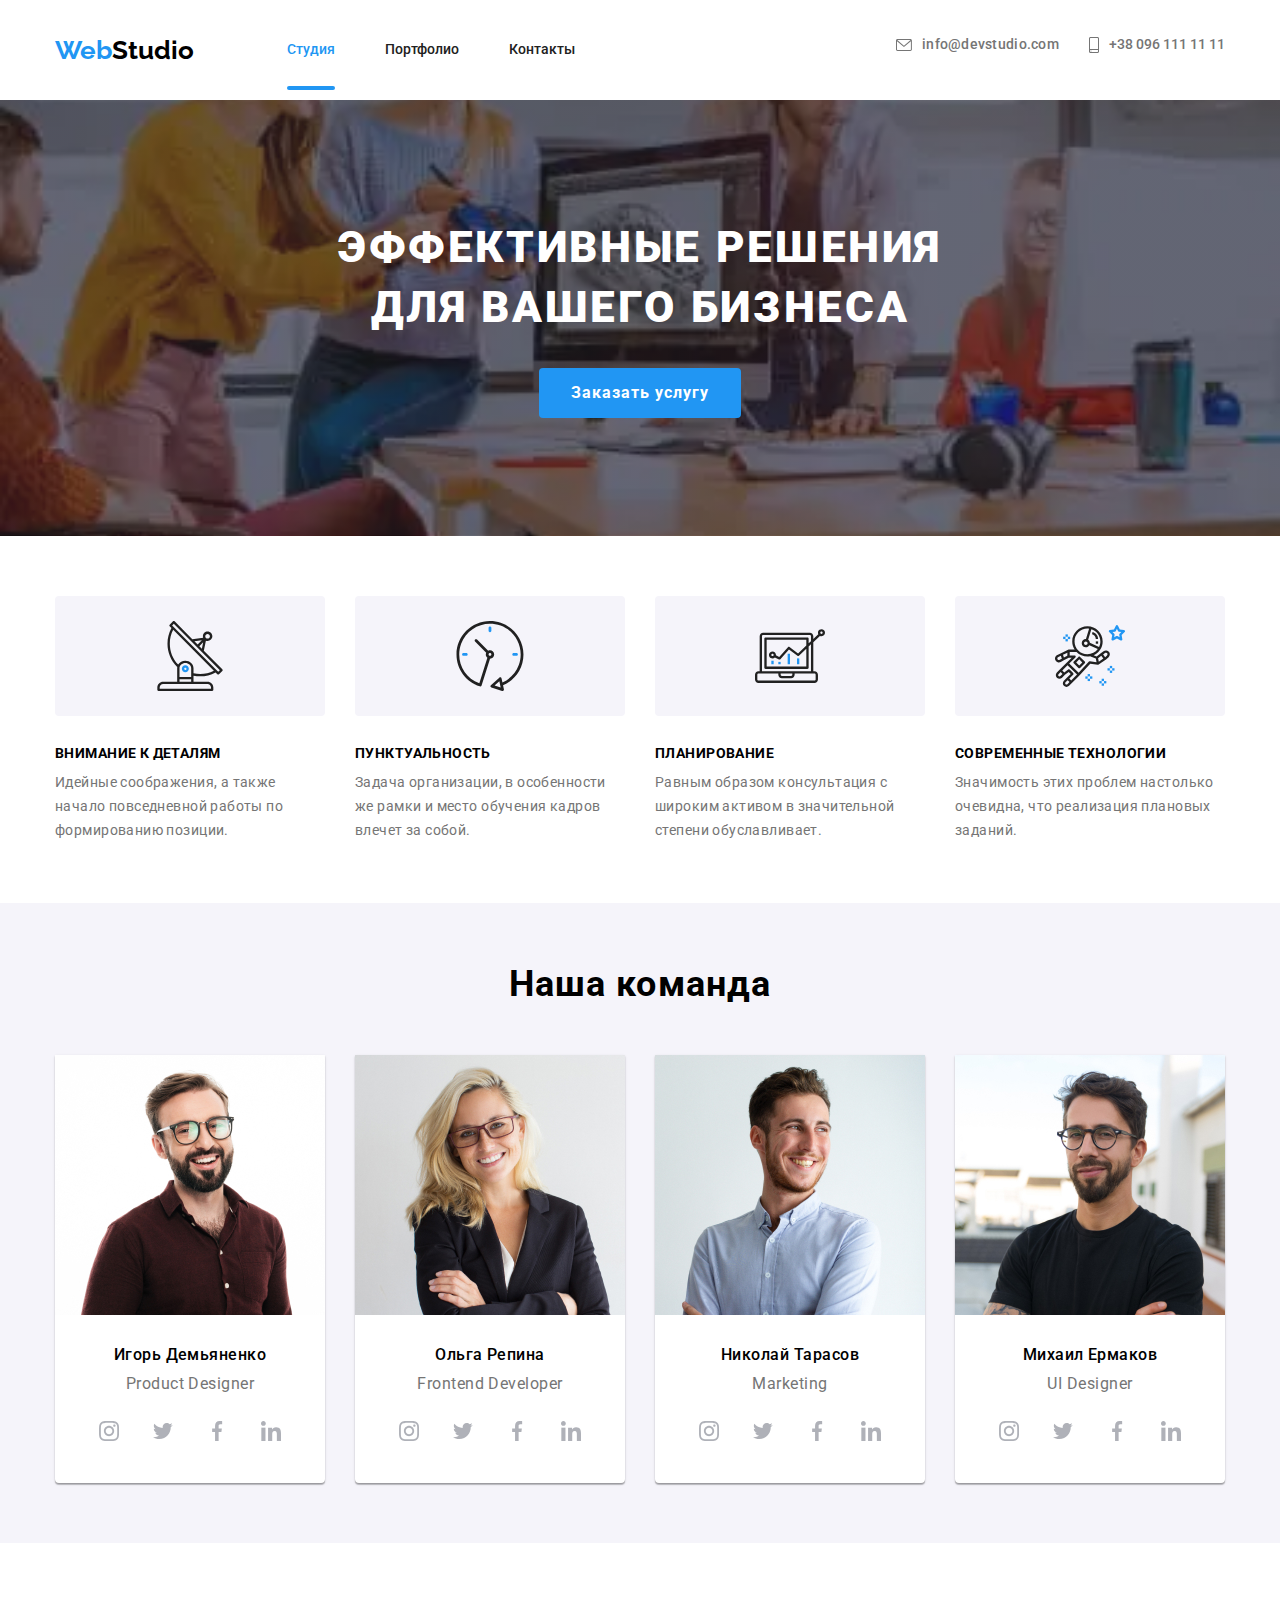
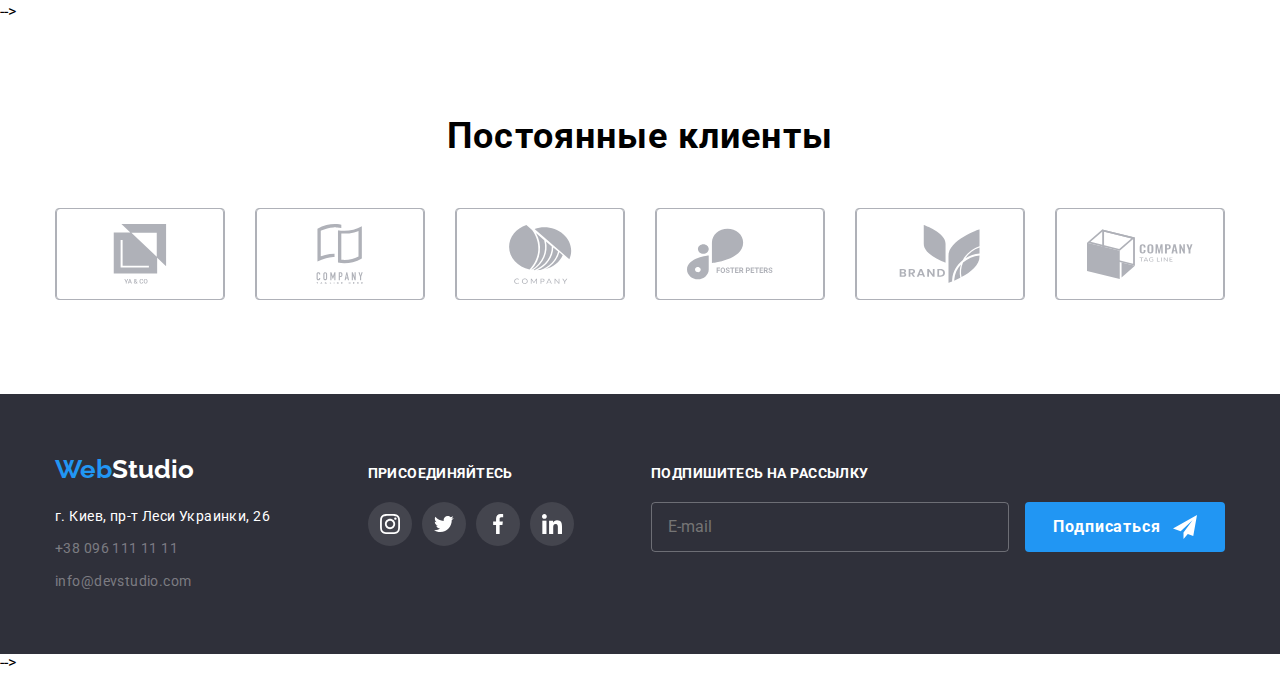
==== commit ab9ae8d0: "дошел до командыды" ====
--- a/index.html
+++ b/index.html
@@ -65,16 +65,16 @@
             </ul>
             <ul class="mobile-header-social-list list">
                 <li class="mobile-header-social-list-item">
-                    <a class="mobile-instagram link" href="">Instagram</a>
+                    <a class="mobile-social-link link" href="">Instagram</a>
                 </li>
                 <li class="mobile-header-social-list-item">
-                    <a class="mobile-twitter link" href="">Twitter</a>
+                    <a class="mobile-social-link link" href="">Twitter</a>
                 </li>
                 <li class="mobile-header-social-list-item">
-                    <a class="mobile-facebook link" href="">Facebook</a>
+                    <a class="mobile-social-link link" href="">Facebook</a>
                 </li>
                 <li class="mobile-header-social-list-item">
-                    <a class="mobile-linkedin link" href="">LinkedIn</a>
+                    <a class="mobile-social-link link" href="">LinkedIn</a>
                 </li>
             </ul>
         </div>
@@ -96,16 +96,16 @@
         </ul>
         </div>
     </header>
-    <!--HERO-->
-    <!-- <main>
+    <!-- HERO -->
+    <main>
         <section class="main-section">
             <div class="container main-section-div">
                 <h1 class="main-title">Эффективные решения для вашего бизнеса</h1>
                 <button class="modal-btn" type="button" data-modal-open>Заказать услугу</button>
             </div>
-        </section> -->
-        <!--Our features-->
-        <!-- <section class="our-features">
+        </section>
+        <!-- Our features -->
+        <section class="our-features">
             <div class="our-features-div container">
                 <ul class="our-features-list list">
                     <li class="our-features-item">
@@ -145,8 +145,8 @@
                         <p class="description">Значимость этих проблем настолько очевидна, что реализация плановых заданий.</p>
                     </li>
                 </ul>
-            </div> -->
-        <!--Our business-->
+            </div>
+        <!--Our business -->
         <!-- </section>
         <section class="our-business-section">
             <div class="our-business-div container">
@@ -174,7 +174,7 @@
         </div>
         </section> -->
         <!--Our team-->
-        <!-- <section class="our-team-section">
+        <section class="our-team-section">
             <div class="our-team-section-div container">
             <h2 class="our-team-title">Наша команда</h2>
             <ul class="our-team list">
@@ -328,7 +328,7 @@
                 </li>
             </ul>
         </div>
-        </section>
+        </section> -->
         <section class="constant-clients">
             <div class="constant-clients-div container">
                 <h2 class="constant-clients-title">Постоянные клиенты</h2>
@@ -446,7 +446,7 @@
         </button>
     </form>
     </div>
-    </footer>
+    </footer> -->
     <div class="backdrop is-hidden" data-modal>
     <div class="modal">
         <button type="button" class="modal-close-btn" data-modal-close>
@@ -516,7 +516,7 @@
         </form>
     </div>
     </div>
-    <script src="./js/modal.js"></script> -->
+    <script src="./js/modal.js"></script>
     <script src="./js/menu.js"></script>
 </body>
 </html>--- a/css/main.min.css
+++ b/css/main.min.css
@@ -1 +1 @@
-﻿:root{--accent-color: #2196F3;--description-text-color: #757575;--logo-white-theme-color: black;--logo-black-theme-color: white;--focus-accent-color: #2196F3;--buttons-focus-color: white;--buttons-background-color: #2196F3;--background-color-team-section: #F5F4FA;--background-color-social-link: white}body{font-family:"Roboto",sans-serif;color:#000}button{cursor:pointer}h1,h2,h3,p{margin-top:0;margin-bottom:0}ul,ol{margin-top:0;margin-bottom:0;padding-left:0}img{display:block}.link{text-decoration:none}.list{list-style:none}.container{width:100%;padding-left:15px;padding-right:15px}@media screen and (min-width: 480px){.container{width:450px;margin:auto 0}}@media screen and (min-width: 768px){.container{width:738px}}@media screen and (min-width: 1200px){.container{width:1200px}}.visually-hidden{position:absolute;width:1px;height:1px;margin:-1px;border:0;padding:0;white-space:nowrap;clip-path:inset(100%);clip:rect(0 0 0 0);overflow:hidden}.logo{font-family:"Raleway",sans-serif;font-weight:700;font-size:26px;line-height:1.19;color:var(--accent-color);margin-right:93px;display:inline-block}.mobile-menu{position:fixed;left:0px;top:0px;width:100%;height:100%;background-color:#fff}.mobile-menu{opacity:0;visibility:hidden;pointer-events:none}.mobile-menu.is-open{opacity:1;visibility:visible;pointer-events:auto}.mobile-menu-container{position:relative;padding-top:48px;padding-bottom:48px;padding-left:22px}.mobile-menu-close-btn{position:absolute;top:10px;right:15px;background-color:rgba(0,0,0,0);border:none;padding:0px;line-height:0}.mobile-menu-item:not(:last-child){margin-bottom:32px}.mobile-menu-link{font-weight:500;font-size:40px;line-height:1.17;letter-spacing:.02em;color:#212121}.mobile-menu-link:hover,.mobile-menu-link:focus{color:var(--focus-accent-color)}.mobile-header-contacts{margin-top:302px}.mobile-phone-number{margin-bottom:32px;font-weight:500;font-size:34px;line-height:1.18;letter-spacing:.02em;color:#2196f3}.mobile-header-contacts-item:not(:last-child){margin-bottom:32px}.mobile-email{font-weight:500;font-size:24px;line-height:1.16;letter-spacing:.02em;color:#757575}.mobile-header-social-list{display:flex;justify-content:flex-start;align-items:center;margin-top:64px}.mobile-header-social-list-item{position:relative;align-items:center}.mobile-header-social-list-item:not(:last-child){margin-right:20px}.mobile-header-social-list-item::after{position:absolute;top:7px;width:22px;height:0px;border:1px solid rgba(33,33,33,.2);transform:rotate(90deg);content:""}.page-header{background-color:#fff;padding:10px 0px}.header-container{display:flex;justify-content:space-between;align-items:center}.link-logo-header{color:var(--logo-white-theme-color)}.menu-list{display:none}.header-contacts{display:none}.mobile-menu-open-btn{background-color:rgba(0,0,0,0);border:none;padding:0px;line-height:0}.mobile-menu-open-btn:hover,.mobile-menu-open-btn:focus{fill:var(--focus-accent-color)}.main-section{background-color:#2f303a;background-image:linear-gradient(rgba(47, 48, 58, 0.4), rgba(47, 48, 58, 0.4)),url(../images/hero-img-bg/Img.jpg);background-size:cover;text-align:center;padding-top:200px;padding-bottom:200px;width:1600px;margin:auto}.main-title{max-width:696px;font-weight:900;font-size:44px;line-height:1.36;text-align:center;letter-spacing:.06em;text-transform:uppercase;margin:0 auto 30px;color:#fff}.modal-btn{font-weight:700;font-size:16px;line-height:1.87;text-align:center;letter-spacing:.06em;cursor:pointer;background-color:#2196f3;padding:10px 32px 10px 32px;display:inline-block;border-radius:4px;border:none;color:#fff;transition:background-color 250ms cubic-bezier(0.4, 0, 0.2, 1),color 250ms cubic-bezier(0.4, 0, 0.2, 1)}.modal-btn:hover,.modal-btn:focus{background-color:#188ce8;color:var(--buttons-focus-color)}.our-features{padding-top:94px}.our-features-list{display:flex}.our-features-item{width:270px}.our-features-item:not(:last-child){margin-right:30px}.our-features-item-div{display:flex;align-items:center;justify-content:center;background-color:var(--background-color-team-section);width:270px;height:120px;margin-bottom:30px;border-radius:4px}.features-title{font-weight:700;font-size:14px;line-height:1.14;text-transform:uppercase;letter-spacing:.03em}.description{font-weight:400;font-size:14px;line-height:1.71;letter-spacing:.03em;margin-top:10px;color:var(--description-text-color)}.business-section-title{font-weight:700;font-size:36px;line-height:1.17;text-align:center;letter-spacing:.03em;margin-top:0px;margin-bottom:50px}.our-business-section{padding-top:94px;padding-bottom:94px}.business-section-list{display:flex;justify-content:space-between}.business-section-list-item{position:relative}.bussines-section-image-div{position:absolute;left:0px;bottom:0px;display:flex;justify-content:center;align-items:center;width:370px;height:70px;background:rgba(47,48,58,.8)}.bussines-section-image-title{font-weight:700;font-size:14px;line-height:1.14;text-align:center;letter-spacing:.03em;text-transform:uppercase;color:var(--logo-black-theme-color)}.bussines-section-image:not(:last-child){margin-right:30px}.our-team-section{padding-top:94px;padding-bottom:94px;background:var(--background-color-team-section)}.our-team{display:flex;flex-wrap:wrap}.our-team-item{box-shadow:0px 1px 3px rgba(0,0,0,.12),0px 1px 1px rgba(0,0,0,.14),0px 2px 1px rgba(0,0,0,.2);border-radius:0px 0px 4px 4px;background:#fff}.our-team-item:not(:last-child){margin-right:30px}.our-team-title{font-weight:700;font-size:36px;line-height:1.17;text-align:center;letter-spacing:.03em;margin-bottom:50px}.person-title-desсription-div{padding-top:30px;padding-bottom:30px}.our-teams-person-title{font-weight:500;font-size:16px;line-height:1.19;text-align:center;letter-spacing:.03em;margin-bottom:10px}.our-teams-person-desсription{font-weight:400;font-size:16px;line-height:1.19;text-align:center;letter-spacing:.03em;color:var(--description-text-color)}.social-list{display:flex;justify-content:center;margin-top:16px}.social-list-link{display:flex;align-items:center;justify-content:center;width:44px;height:44px;border-radius:50%;background-color:var(--background-color-social-link);transition:background-color 250ms cubic-bezier(0.4, 0, 0.2, 1)}.social-list-link:hover,.social-list-link:focus{background-color:var(--buttons-background-color)}.social-list-item:not(:last-child){margin-right:10px}.social-list-icon{fill:#afb1b8;transition:fill 250ms cubic-bezier(0.4, 0, 0.2, 1)}.social-list-link:hover .social-list-icon,.social-list-link:focus .social-list-icon{fill:#fff}.constant-clients{padding-top:94px;padding-bottom:94px}.constant-clients-title{font-weight:700;font-size:36px;line-height:1.16;text-align:center;letter-spacing:.03em;margin-bottom:50px}.clients-list{display:flex}.clients-item{width:170px;height:92px;display:flex;align-items:center;justify-content:center;border:1px solid #afb1b8;border-radius:4px;transition:border 250ms cubic-bezier(0.4, 0, 0.2, 1)}.clients-item:not(:last-child){margin-right:30px}.clients-link{width:170px;height:92px;display:flex;align-items:center;justify-content:center;border:1px solid #afb1b8;border-radius:4px;transition:border 250ms cubic-bezier(0.4, 0, 0.2, 1)}.clients-link:hover,.clients-link:focus{border:1px solid #2196f3;cursor:pointer}.clients-item-icon{fill:#afb1b8;transition:fill 250ms cubic-bezier(0.4, 0, 0.2, 1)}.clients-item:hover .clients-item-icon,.clients-item:focus .clients-item-icon{fill:var(--focus-accent-color)}.link-logo-footer{color:var(--logo-black-theme-color)}.footer-section{background-color:#2f303a;padding-top:60px;padding-bottom:60px;display:flex}.contacts{font-style:normal;margin-top:20px;width:235px}.contacts-adress{font-weight:400;font-size:14px;line-height:1.71;letter-spacing:.03em;transition:color 250ms cubic-bezier(0.4, 0, 0.2, 1);color:#fff}.contacts-adress:hover,.contacts-adress:focus{color:var(--focus-accent-color)}.contacts-phone{font-weight:400;font-size:14px;line-height:1.71;transition:color 250ms cubic-bezier(0.4, 0, 0.2, 1);letter-spacing:.03em;color:rgba(255,255,255,.3764705882)}.contacts-phone:hover,.contacts-phone:focus{color:var(--focus-accent-color)}.contacts-item:not(:last-child){margin:0px 0px 9px 0px}.contacts-email{font-weight:400;font-size:14px;line-height:1.71;transition:color 250ms cubic-bezier(0.4, 0, 0.2, 1);letter-spacing:.03em;color:rgba(255,255,255,.3764705882)}.contacts-email:hover,.contacts-email:focus{color:var(--focus-accent-color)}.footer-section-div{display:flex;justify-content:space-between;align-items:center;align-items:baseline}.footer-social-links{display:block;justify-content:center;align-items:flex-start}.footer-social-links-title{font-weight:700;font-size:14px;line-height:1.14;letter-spacing:.03em;text-transform:uppercase;margin-bottom:20px;color:var(--logo-black-theme-color)}.footer-social-list{display:flex}.footer-social-list-item:not(:last-child){margin-right:10px}.footer-social-list-link{display:flex;align-items:center;justify-content:center;width:44px;height:44px;border-radius:50%;background-color:rgba(255,255,255,.1);transition:background-color 250ms cubic-bezier(0.4, 0, 0.2, 1)}.footer-social-list-link:hover,.footer-social-list-link:focus{background-color:var(--buttons-background-color)}.footer-social-list-icon{fill:var(--logo-black-theme-color)}.subscription{display:block}.subscription-title{font-weight:700;font-size:14px;line-height:1.14;letter-spacing:.03em;text-transform:uppercase;margin-bottom:20px;color:var(--logo-black-theme-color)}.subscription-input{color:#eee;width:358px;height:50px;border:1px solid rgba(255,255,255,.3);border-radius:4px;background-color:rgba(0,0,0,0);padding:15px 16px;margin-right:12px;transition:border 250ms cubic-bezier(0.4, 0, 0.2, 1)}.subscription-input:focus{outline:none;filter:drop-shadow(0px 4px 4px rgba(0, 0, 0, 0.15));border:1px solid var(--focus-accent-color)}.subscription-btn{display:inline-flex;align-items:center;justify-content:center;width:200px;height:50px;font-weight:700;font-size:16px;line-height:1.87;text-align:center;letter-spacing:.06em;cursor:pointer;background-color:#2196f3;border-radius:4px;border:none;color:#fff;transition:background-color 250ms cubic-bezier(0.4, 0, 0.2, 1),color 250ms cubic-bezier(0.4, 0, 0.2, 1)}.subscription-btn:hover,.subscription-btn:focus{background-color:#188ce8;color:var(--buttons-focus-color);box-shadow:0px 4px 4px rgba(0,0,0,.15)}.subscription-icon{margin-left:12px}.backdrop{position:fixed;width:100%;height:100%;left:0px;top:0px;background-color:rgba(0,0,0,.5);transition:opacity 250ms linear,visibility 250ms linear}.backdrop.is-hidden{opacity:0;visibility:hidden;pointer-events:none}.modal{padding:40px;position:absolute;left:50%;top:50%;transform:translate(-50%, -50%);width:528px;height:581px;border-radius:4px;background-color:#fff}.modal-close-btn{position:absolute;top:8px;right:8px;display:flex;align-items:center;justify-content:center;width:30px;height:30px;background:#fff;border:1px solid rgba(0,0,0,.1);border-radius:50%;cursor:pointer;padding:0;transition:fill 250ms cubic-bezier(0.4, 0, 0.2, 1)}.modal-close-btn:hover,.modal-close-btn:focus{fill:var(--focus-accent-color)}.contact-form{display:flex;flex-direction:column}.contact-form-title{font-weight:700;font-size:20px;line-height:1.15;text-align:center;letter-spacing:.03em;margin-bottom:12px}.contact-form-field{margin-bottom:10px;position:relative}.contact-form-field-title{font-weight:400;font-size:12px;line-height:1.17;letter-spacing:.01em;color:var(--description-text-color)}.contact-form-icon{position:absolute;fill:var(--logo-white-theme-color);top:50%;left:12px;transition:fill 250ms cubic-bezier(0.4, 0, 0.2, 1)}.contact-form-input:focus+.contact-form-icon{fill:var(--focus-accent-color)}.contact-form-input{width:100%;height:40px;border:1px solid rgba(33,33,33,.2);border-radius:4px;padding-left:42px;transition:border 250ms cubic-bezier(0.4, 0, 0.2, 1)}.contact-form-input:focus{outline:none;box-sizing:border-box;border:1px solid var(--focus-accent-color);border-radius:4px}.contact-form-message{box-sizing:border-box;width:100%;height:120px;border:1px solid rgba(33,33,33,.2);border-radius:4px;margin-top:4px;transition:border 250ms cubic-bezier(0.4, 0, 0.2, 1);resize:none;padding:12px 16px}.contact-form-message:focus{outline:none;box-sizing:border-box;border:1px solid var(--focus-accent-color);border-radius:4px}.contact-form-message::placeholder{text-transform:uppercase}.contact-form-checkbox-label-link{color:var(--accent-color)}.contact-form-checkbox-link{color:var(--accent-color)}.contact-form-checkbox-label{display:flex;justify-content:center;align-items:center;font-size:14px;margin-bottom:30px}.contact-form-checkbox-label::before{display:block;width:16px;height:15px;border:1px solid #212121;border-radius:2px;content:"";cursor:pointer;margin-right:9px}.contact-form-checkbox:checked+.contact-form-checkbox-label::before{background-color:var(--buttons-background-color);background-image:url(../images/svg/check.svg);background-repeat:no-repeat;background-size:contain;background-position:center center}.contact-form-checkbox:focus+.contact-form-checkbox-label::before{outline:2px solid #212121}.contact-form-btn{align-self:center;font-weight:700;font-size:16px;line-height:1.87;text-align:center;letter-spacing:.06em;cursor:pointer;background-color:#2196f3;padding:10px 32px 10px 32px;display:inline-block;border-radius:4px;border:none;color:#fff;transition:background-color 250ms cubic-bezier(0.4, 0, 0.2, 1),color 250ms cubic-bezier(0.4, 0, 0.2, 1)}.contact-form-btn:hover,.contact-form-btn:focus{background-color:#188ce8;color:var(--buttons-focus-color);box-shadow:0px 4px 4px rgba(0,0,0,.15)}.portfolio-section{padding-top:94px;padding-bottom:94px}.portfolio-list{display:flex;justify-content:center;margin-bottom:50px}.portfolio-item{background-color:#f5f4fa;border-radius:4px;transition:background-color 250ms cubic-bezier(0.4, 0, 0.2, 1)}.portfolio-item:not(:last-child){margin-right:8px}.portfolio-item:hover,.portfolio-item:focus{background-color:var(--focus-accent-color);color:var(--buttons-focus-color)}.portfolio-btn{font-weight:500;font-size:16px;line-height:1.63;text-align:center;letter-spacing:.03em;border:rgba(0,0,0,0);background-color:rgba(0,0,0,0);color:#212121;padding:6px 22px 6px 22px;transition:box-shadow 250ms cubic-bezier(0.4, 0, 0.2, 1),color 250ms cubic-bezier(0.4, 0, 0.2, 1),background-color 250ms cubic-bezier(0.4, 0, 0.2, 1)}.portfolio-btn:hover,.portfolio-btn:focus{background-color:var(--focus-accent-color);color:var(--buttons-focus-color);border-radius:4px;box-shadow:0px 3px 1px rgba(0,0,0,.1),0px 1px 2px rgba(0,0,0,.08),0px 2px 2px rgba(0,0,0,.12)}.projects-link{display:block;position:relative;transition:box-shadow 250ms cubic-bezier(0.4, 0, 0.2, 1)}.projects-link:hover,.projects-link:focus{box-shadow:0px 1px 1px rgba(0,0,0,.12),0px 4px 4px rgba(0,0,0,.06),1px 4px 6px rgba(0,0,0,.16)}.projects-list{display:flex;flex-wrap:wrap}.projects-link-div2{position:relative;overflow:hidden}.projects-link-div{display:flex;justify-content:center;align-items:center;position:absolute;top:0;left:0;width:370px;height:294px;transform:translateY(294px);background-color:rgba(33,150,243,.9);transition:transform 250ms cubic-bezier(0.4, 0, 0.2, 1),background-color 250ms cubic-bezier(0.4, 0, 0.2, 1),color 250ms cubic-bezier(0.4, 0, 0.2, 1)}.projects-link:hover .projects-link-div,.projects-link:focus .projects-link-div{transform:translateY(0px)}.projects-link-hidden-title{font-weight:400;font-size:18px;line-height:1.56;letter-spacing:.03em;width:322px;height:168px;color:#fff}.projects-list-item-title{font-weight:700;font-size:18px;line-height:2;letter-spacing:.06em;color:#212121;margin-bottom:4px}.projects-list-item-title-description{font-weight:400;font-size:16px;line-height:1.88;letter-spacing:.03em;color:var(--description-text-color)}.project-list-item-info{padding:20px 24px 20px 24px;background:#fff;border-right:1px solid #eee;border-bottom:1px solid #eee;border-left:1px solid #eee}.projects-list-item{flex-basis:calc((100% - 90px)/3)}.projects-list-item:not(:nth-child(3n)){margin-right:30px}.projects-list-item:not(:nth-last-child(-n+3)){margin-bottom:30px}/*# sourceMappingURL=main.min.css.map */+﻿:root{--accent-color: #2196F3;--description-text-color: #757575;--logo-white-theme-color: black;--logo-black-theme-color: white;--focus-accent-color: #2196F3;--buttons-focus-color: white;--buttons-background-color: #2196F3;--background-color-team-section: #F5F4FA;--background-color-social-link: white}body{font-family:"Roboto",sans-serif;color:#000}button{cursor:pointer}h1,h2,h3,p{margin-top:0;margin-bottom:0}ul,ol{margin-top:0;margin-bottom:0;padding-left:0}img{display:block}.link{text-decoration:none}.list{list-style:none}.container{width:100%;padding-left:15px;padding-right:15px;margin-left:auto;margin-right:auto}@media screen and (min-width: 320px){.container{width:480px}}@media screen and (min-width: 768px){.container{width:768px}}@media screen and (min-width: 1200px){.container{width:1200px}}.section{padding-top:60px;padding-bottom:60px}@media screen and (min-width: 1200px){.section{padding-top:94px;padding-bottom:94px}}.visually-hidden{position:absolute;width:1px;height:1px;margin:-1px;border:0;padding:0;white-space:nowrap;clip-path:inset(100%);clip:rect(0 0 0 0);overflow:hidden}.logo{font-family:"Raleway",sans-serif;font-weight:700;font-size:26px;line-height:1.19;color:var(--accent-color);margin-right:93px;display:inline-block}@media screen and (max-width: 767px){.mobile-menu{position:fixed;left:0px;top:0px;width:100%;height:100%;background-color:#fff}.mobile-menu{opacity:0;visibility:hidden;pointer-events:none}.mobile-menu.is-open{opacity:1;visibility:visible;pointer-events:auto}.mobile-menu-container{position:relative;padding-top:48px;padding-bottom:48px;padding-left:22px}.mobile-menu-close-btn{position:absolute;top:10px;right:15px;background-color:rgba(0,0,0,0);border:none;padding:0px;line-height:0}.mobile-menu-item:not(:last-child){margin-bottom:32px}.mobile-menu-link{font-weight:500;font-size:40px;line-height:1.17;letter-spacing:.02em;color:#212121}.mobile-menu-link:hover,.mobile-menu-link:focus{color:var(--focus-accent-color)}.mobile-header-contacts{margin-top:302px}.mobile-phone-number{margin-bottom:32px;font-weight:500;font-size:34px;line-height:1.18;letter-spacing:.02em;color:#2196f3}.mobile-header-contacts-item:not(:last-child){margin-bottom:32px}.mobile-email{font-weight:500;font-size:24px;line-height:1.16;letter-spacing:.02em;color:#757575}.mobile-header-social-list{display:flex;justify-content:flex-start;align-items:center;margin-top:64px}.mobile-header-social-list-item{position:relative;align-items:center}.mobile-header-social-list-item:not(:last-child){margin-right:20px;border-right:1px solid rgba(33,33,33,.2)}.mobile-social-link{font-weight:500;font-size:18px;line-height:1.22;letter-spacing:.02em;color:var(--focus-accent-color);padding-right:10px}}@media screen and (min-width: 767px){.mobile-menu{display:none}}.page-header{background-color:#fff;padding:10px 0px}.header-container{display:flex;justify-content:space-between;align-items:center}.link-logo-header{color:var(--logo-white-theme-color)}.menu-list{display:none}.header-contacts{display:none}.mobile-menu-open-btn{background-color:rgba(0,0,0,0);border:none;padding:0px;line-height:0}.mobile-menu-open-btn:hover,.mobile-menu-open-btn:focus{fill:var(--focus-accent-color)}@media screen and (min-width: 768px){.mobile-menu-open-btn{display:none}.menu-list{display:flex}.header-contacts{display:flex}.navigation{display:flex;align-items:center}.menu-list{display:flex;align-items:center}.menu-item{position:relative}.menu-item:not(:last-child){margin-right:50px}.menu-link{font-weight:500;font-size:14px;line-height:1.14;color:#212121;padding-top:32px;padding-bottom:32px;display:block;transition:color 250ms cubic-bezier(0.4, 0, 0.2, 1)}.menu-link:hover,.menu-link:focus{color:var(--focus-accent-color)}.menu-link.current{color:#2196f3}.menu-link.current::after{background-color:var(--focus-accent-color)}.menu-link::after{content:"";position:absolute;bottom:0px;left:0px;width:100%;height:4px;background:rgba(0,0,0,0);border-radius:2px;transition:background-color 250ms cubic-bezier(0.4, 0, 0.2, 1),color 250ms cubic-bezier(0.4, 0, 0.2, 1)}.header-contacts{display:block;margin-left:84px}.header-contacts-item{display:block}.header-contacts-item:not(:last-child){margin-bottom:10px}.phone-number{display:flex;font-weight:500;font-size:14px;line-height:1.14;color:#757575;transition:color 250ms cubic-bezier(0.4, 0, 0.2, 1)}.phone-number:hover,.phone-number:focus{color:var(--focus-accent-color)}.header-social-phone{margin-right:10px;transition:fill 250ms cubic-bezier(0.4, 0, 0.2, 1);fill:var(--description-text-color)}.phone-number:focus .header-social-phone,.phone-number:hover .header-social-phone{fill:var(--focus-accent-color)}.email{display:flex;font-weight:500;font-size:14px;line-height:1.14;letter-spacing:.02em;transition:color 250ms cubic-bezier(0.4, 0, 0.2, 1);align-items:center;color:#757575}.email:hover,.email:focus{color:var(--focus-accent-color)}.header-social-email{margin-right:10px;transition:fill 250ms cubic-bezier(0.4, 0, 0.2, 1);fill:var(--description-text-color)}.email:focus .header-social-email,.email:hover .header-social-email{fill:var(--focus-accent-color)}}@media screen and (min-width: 1200px){.header-contacts{display:flex;justify-content:space-between;margin-left:auto}.header-contacts-item:not(:last-child){margin-right:30px}.email{align-items:center;justify-content:center}.phone-number{align-items:center;justify-content:center}}.main-section{background-color:var(--background-hero);padding-top:118px;padding-bottom:118px;text-align:center;background-image:linear-gradient(rgba(47, 48, 58, 0.4), rgba(47, 48, 58, 0.4)),url(../../images/mobile/header/header@1x\ .webp);background-repeat:no-repeat;width:100%;background-size:cover;background-position:center;margin:0 auto}.main-title{max-width:696px;font-weight:900;font-size:44px;line-height:1.36;text-align:center;letter-spacing:.06em;text-transform:uppercase;margin:0 auto 30px;color:#fff}.modal-btn{font-weight:700;font-size:16px;line-height:1.87;text-align:center;letter-spacing:.06em;cursor:pointer;background-color:#2196f3;padding:10px 32px 10px 32px;display:inline-block;border-radius:4px;border:none;color:#fff;transition:background-color 250ms cubic-bezier(0.4, 0, 0.2, 1),color 250ms cubic-bezier(0.4, 0, 0.2, 1)}.modal-btn:hover,.modal-btn:focus{background-color:#188ce8;color:var(--buttons-focus-color)}.our-features-item{max-width:450px}.our-features-item:not(:last-child){margin-bottom:30px}.our-features-item-div{height:120px;background-color:var(--background-color-team-section);border-radius:4px;margin-bottom:30px;display:flex;justify-content:center;align-items:center}.features-title{font-weight:700;font-size:14px;line-height:1.14;letter-spacing:.03em;text-transform:uppercase;margin-bottom:10px;text-align:center}.description{font-size:14px;line-height:1.71;letter-spacing:.03em;color:var(--description-text-color)}@media screen and (min-width: 480px){.our-features-item-div{width:450px}}@media screen and (min-width: 768px){.our-features-list{display:flex;flex-wrap:wrap}.features-title{text-align:start}.our-features-item{max-width:354px}.our-features-item:nth-child(2n+1){margin-right:30px}.our-features-item:nth-last-child(-n+2){margin-bottom:0}.our-features-item-div{width:354px;height:120px}}@media screen and (min-width: 1200px){.our-features-item{max-width:270px}.our-features-item:not(:last-child){margin-right:30px;margin-bottom:0}.our-features-item-div{width:270px;height:120px}}.our-features{padding-top:60px}.business-section-title{font-weight:700;font-size:36px;line-height:1.17;text-align:center;letter-spacing:.03em;margin-top:0px;margin-bottom:50px}.our-business-section{padding-top:94px;padding-bottom:94px}.business-section-list{display:flex;justify-content:space-between}.business-section-list-item{position:relative}.bussines-section-image-div{position:absolute;left:0px;bottom:0px;display:flex;justify-content:center;align-items:center;width:370px;height:70px;background:rgba(47,48,58,.8)}.bussines-section-image-title{font-weight:700;font-size:14px;line-height:1.14;text-align:center;letter-spacing:.03em;text-transform:uppercase;color:var(--logo-black-theme-color)}.bussines-section-image:not(:last-child){margin-right:30px}.our-team-section{margin-top:60px;margin-bottom:60px;padding-top:60px;padding-bottom:60px;background:var(--background-color-team-section)}.our-team{display:flex;flex-wrap:wrap}.our-team-item{box-shadow:0px 1px 3px rgba(0,0,0,.12),0px 1px 1px rgba(0,0,0,.14),0px 2px 1px rgba(0,0,0,.2);border-radius:0px 0px 4px 4px;background:#fff}.our-team-item:not(:last-child){margin-right:30px}.our-team-title{font-weight:700;font-size:36px;line-height:1.17;text-align:center;letter-spacing:.03em;margin-bottom:50px}.person-title-desсription-div{padding-top:30px;padding-bottom:30px}.our-teams-person-title{font-weight:500;font-size:16px;line-height:1.19;text-align:center;letter-spacing:.03em;margin-bottom:10px}.our-teams-person-desсription{font-weight:400;font-size:16px;line-height:1.19;text-align:center;letter-spacing:.03em;color:var(--description-text-color)}.social-list{display:flex;justify-content:center;margin-top:16px}.social-list-link{display:flex;align-items:center;justify-content:center;width:44px;height:44px;border-radius:50%;background-color:var(--background-color-social-link);transition:background-color 250ms cubic-bezier(0.4, 0, 0.2, 1)}.social-list-link:hover,.social-list-link:focus{background-color:var(--buttons-background-color)}.social-list-item:not(:last-child){margin-right:10px}.social-list-icon{fill:#afb1b8;transition:fill 250ms cubic-bezier(0.4, 0, 0.2, 1)}.social-list-link:hover .social-list-icon,.social-list-link:focus .social-list-icon{fill:#fff}.constant-clients{padding-top:94px;padding-bottom:94px}.constant-clients-title{font-weight:700;font-size:36px;line-height:1.16;text-align:center;letter-spacing:.03em;margin-bottom:50px}.clients-list{display:flex}.clients-item{width:170px;height:92px;display:flex;align-items:center;justify-content:center;border:1px solid #afb1b8;border-radius:4px;transition:border 250ms cubic-bezier(0.4, 0, 0.2, 1)}.clients-item:not(:last-child){margin-right:30px}.clients-link{width:170px;height:92px;display:flex;align-items:center;justify-content:center;border:1px solid #afb1b8;border-radius:4px;transition:border 250ms cubic-bezier(0.4, 0, 0.2, 1)}.clients-link:hover,.clients-link:focus{border:1px solid #2196f3;cursor:pointer}.clients-item-icon{fill:#afb1b8;transition:fill 250ms cubic-bezier(0.4, 0, 0.2, 1)}.clients-item:hover .clients-item-icon,.clients-item:focus .clients-item-icon{fill:var(--focus-accent-color)}.link-logo-footer{color:var(--logo-black-theme-color)}.footer-section{background-color:#2f303a;padding-top:60px;padding-bottom:60px;display:flex}.contacts{font-style:normal;margin-top:20px;width:235px}.contacts-adress{font-weight:400;font-size:14px;line-height:1.71;letter-spacing:.03em;transition:color 250ms cubic-bezier(0.4, 0, 0.2, 1);color:#fff}.contacts-adress:hover,.contacts-adress:focus{color:var(--focus-accent-color)}.contacts-phone{font-weight:400;font-size:14px;line-height:1.71;transition:color 250ms cubic-bezier(0.4, 0, 0.2, 1);letter-spacing:.03em;color:rgba(255,255,255,.3764705882)}.contacts-phone:hover,.contacts-phone:focus{color:var(--focus-accent-color)}.contacts-item:not(:last-child){margin:0px 0px 9px 0px}.contacts-email{font-weight:400;font-size:14px;line-height:1.71;transition:color 250ms cubic-bezier(0.4, 0, 0.2, 1);letter-spacing:.03em;color:rgba(255,255,255,.3764705882)}.contacts-email:hover,.contacts-email:focus{color:var(--focus-accent-color)}.footer-section-div{display:flex;justify-content:space-between;align-items:center;align-items:baseline}.footer-social-links{display:block;justify-content:center;align-items:flex-start}.footer-social-links-title{font-weight:700;font-size:14px;line-height:1.14;letter-spacing:.03em;text-transform:uppercase;margin-bottom:20px;color:var(--logo-black-theme-color)}.footer-social-list{display:flex}.footer-social-list-item:not(:last-child){margin-right:10px}.footer-social-list-link{display:flex;align-items:center;justify-content:center;width:44px;height:44px;border-radius:50%;background-color:rgba(255,255,255,.1);transition:background-color 250ms cubic-bezier(0.4, 0, 0.2, 1)}.footer-social-list-link:hover,.footer-social-list-link:focus{background-color:var(--buttons-background-color)}.footer-social-list-icon{fill:var(--logo-black-theme-color)}.subscription{display:block}.subscription-title{font-weight:700;font-size:14px;line-height:1.14;letter-spacing:.03em;text-transform:uppercase;margin-bottom:20px;color:var(--logo-black-theme-color)}.subscription-input{color:#eee;width:358px;height:50px;border:1px solid rgba(255,255,255,.3);border-radius:4px;background-color:rgba(0,0,0,0);padding:15px 16px;margin-right:12px;transition:border 250ms cubic-bezier(0.4, 0, 0.2, 1)}.subscription-input:focus{outline:none;filter:drop-shadow(0px 4px 4px rgba(0, 0, 0, 0.15));border:1px solid var(--focus-accent-color)}.subscription-btn{display:inline-flex;align-items:center;justify-content:center;width:200px;height:50px;font-weight:700;font-size:16px;line-height:1.87;text-align:center;letter-spacing:.06em;cursor:pointer;background-color:#2196f3;border-radius:4px;border:none;color:#fff;transition:background-color 250ms cubic-bezier(0.4, 0, 0.2, 1),color 250ms cubic-bezier(0.4, 0, 0.2, 1)}.subscription-btn:hover,.subscription-btn:focus{background-color:#188ce8;color:var(--buttons-focus-color);box-shadow:0px 4px 4px rgba(0,0,0,.15)}.subscription-icon{margin-left:12px}.backdrop{position:fixed;width:100%;height:100%;left:0px;top:0px;background-color:rgba(0,0,0,.5);transition:opacity 250ms linear,visibility 250ms linear}.backdrop.is-hidden{opacity:0;visibility:hidden;pointer-events:none}@media screen and (max-width: 480px){.modal{padding:40px;position:absolute;left:50%;top:50%;transform:translate(-50%, -50%);min-width:450px;min-height:609px;border-radius:4px;background-color:#fff}}.modal{padding:40px;position:absolute;left:50%;top:50%;transform:translate(-50%, -50%);width:528px;height:581px;border-radius:4px;background-color:#fff}.modal-close-btn{position:absolute;top:8px;right:8px;display:flex;align-items:center;justify-content:center;width:30px;height:30px;background:#fff;border:1px solid rgba(0,0,0,.1);border-radius:50%;cursor:pointer;padding:0;transition:fill 250ms cubic-bezier(0.4, 0, 0.2, 1)}.modal-close-btn:hover,.modal-close-btn:focus{fill:var(--focus-accent-color)}.contact-form{display:flex;flex-direction:column}.contact-form-title{font-weight:700;font-size:20px;line-height:1.15;text-align:center;letter-spacing:.03em;margin-bottom:12px}.contact-form-field{margin-bottom:10px;position:relative}.contact-form-field-title{font-weight:400;font-size:12px;line-height:1.17;letter-spacing:.01em;color:var(--description-text-color)}.contact-form-icon{position:absolute;fill:var(--logo-white-theme-color);top:50%;left:12px;transition:fill 250ms cubic-bezier(0.4, 0, 0.2, 1)}.contact-form-input:focus+.contact-form-icon{fill:var(--focus-accent-color)}.contact-form-input{width:100%;height:40px;border:1px solid rgba(33,33,33,.2);border-radius:4px;padding-left:42px;transition:border 250ms cubic-bezier(0.4, 0, 0.2, 1)}.contact-form-input:focus{outline:none;box-sizing:border-box;border:1px solid var(--focus-accent-color);border-radius:4px}.contact-form-message{box-sizing:border-box;width:100%;height:120px;border:1px solid rgba(33,33,33,.2);border-radius:4px;margin-top:4px;transition:border 250ms cubic-bezier(0.4, 0, 0.2, 1);resize:none;padding:12px 16px}.contact-form-message:focus{outline:none;box-sizing:border-box;border:1px solid var(--focus-accent-color);border-radius:4px}.contact-form-message::placeholder{text-transform:uppercase}.contact-form-checkbox-label-link{color:var(--accent-color)}.contact-form-checkbox-link{color:var(--accent-color)}.contact-form-checkbox-label{display:flex;justify-content:center;align-items:center;font-size:14px;margin-bottom:30px}.contact-form-checkbox-label::before{display:block;width:16px;height:15px;border:1px solid #212121;border-radius:2px;content:"";cursor:pointer;margin-right:9px}.contact-form-checkbox:checked+.contact-form-checkbox-label::before{background-color:var(--buttons-background-color);background-image:url(../images/svg/check.svg);background-repeat:no-repeat;background-size:contain;background-position:center center}.contact-form-checkbox:focus+.contact-form-checkbox-label::before{outline:2px solid #212121}.contact-form-btn{align-self:center;font-weight:700;font-size:16px;line-height:1.87;text-align:center;letter-spacing:.06em;cursor:pointer;background-color:#2196f3;padding:10px 32px 10px 32px;display:inline-block;border-radius:4px;border:none;color:#fff;transition:background-color 250ms cubic-bezier(0.4, 0, 0.2, 1),color 250ms cubic-bezier(0.4, 0, 0.2, 1)}.contact-form-btn:hover,.contact-form-btn:focus{background-color:#188ce8;color:var(--buttons-focus-color);box-shadow:0px 4px 4px rgba(0,0,0,.15)}.portfolio-section{padding-top:94px;padding-bottom:94px}.portfolio-list{display:flex;justify-content:center;margin-bottom:50px}.portfolio-item{background-color:#f5f4fa;border-radius:4px;transition:background-color 250ms cubic-bezier(0.4, 0, 0.2, 1)}.portfolio-item:not(:last-child){margin-right:8px}.portfolio-item:hover,.portfolio-item:focus{background-color:var(--focus-accent-color);color:var(--buttons-focus-color)}.portfolio-btn{font-weight:500;font-size:16px;line-height:1.63;text-align:center;letter-spacing:.03em;border:rgba(0,0,0,0);background-color:rgba(0,0,0,0);color:#212121;padding:6px 22px 6px 22px;transition:box-shadow 250ms cubic-bezier(0.4, 0, 0.2, 1),color 250ms cubic-bezier(0.4, 0, 0.2, 1),background-color 250ms cubic-bezier(0.4, 0, 0.2, 1)}.portfolio-btn:hover,.portfolio-btn:focus{background-color:var(--focus-accent-color);color:var(--buttons-focus-color);border-radius:4px;box-shadow:0px 3px 1px rgba(0,0,0,.1),0px 1px 2px rgba(0,0,0,.08),0px 2px 2px rgba(0,0,0,.12)}.projects-link{display:block;position:relative;transition:box-shadow 250ms cubic-bezier(0.4, 0, 0.2, 1)}.projects-link:hover,.projects-link:focus{box-shadow:0px 1px 1px rgba(0,0,0,.12),0px 4px 4px rgba(0,0,0,.06),1px 4px 6px rgba(0,0,0,.16)}.projects-list{display:flex;flex-wrap:wrap}.projects-link-div2{position:relative;overflow:hidden}.projects-link-div{display:flex;justify-content:center;align-items:center;position:absolute;top:0;left:0;width:370px;height:294px;transform:translateY(294px);background-color:rgba(33,150,243,.9);transition:transform 250ms cubic-bezier(0.4, 0, 0.2, 1),background-color 250ms cubic-bezier(0.4, 0, 0.2, 1),color 250ms cubic-bezier(0.4, 0, 0.2, 1)}.projects-link:hover .projects-link-div,.projects-link:focus .projects-link-div{transform:translateY(0px)}.projects-link-hidden-title{font-weight:400;font-size:18px;line-height:1.56;letter-spacing:.03em;width:322px;height:168px;color:#fff}.projects-list-item-title{font-weight:700;font-size:18px;line-height:2;letter-spacing:.06em;color:#212121;margin-bottom:4px}.projects-list-item-title-description{font-weight:400;font-size:16px;line-height:1.88;letter-spacing:.03em;color:var(--description-text-color)}.project-list-item-info{padding:20px 24px 20px 24px;background:#fff;border-right:1px solid #eee;border-bottom:1px solid #eee;border-left:1px solid #eee}.projects-list-item{flex-basis:calc((100% - 90px)/3)}.projects-list-item:not(:nth-child(3n)){margin-right:30px}.projects-list-item:not(:nth-last-child(-n+3)){margin-bottom:30px}/*# sourceMappingURL=main.min.css.map */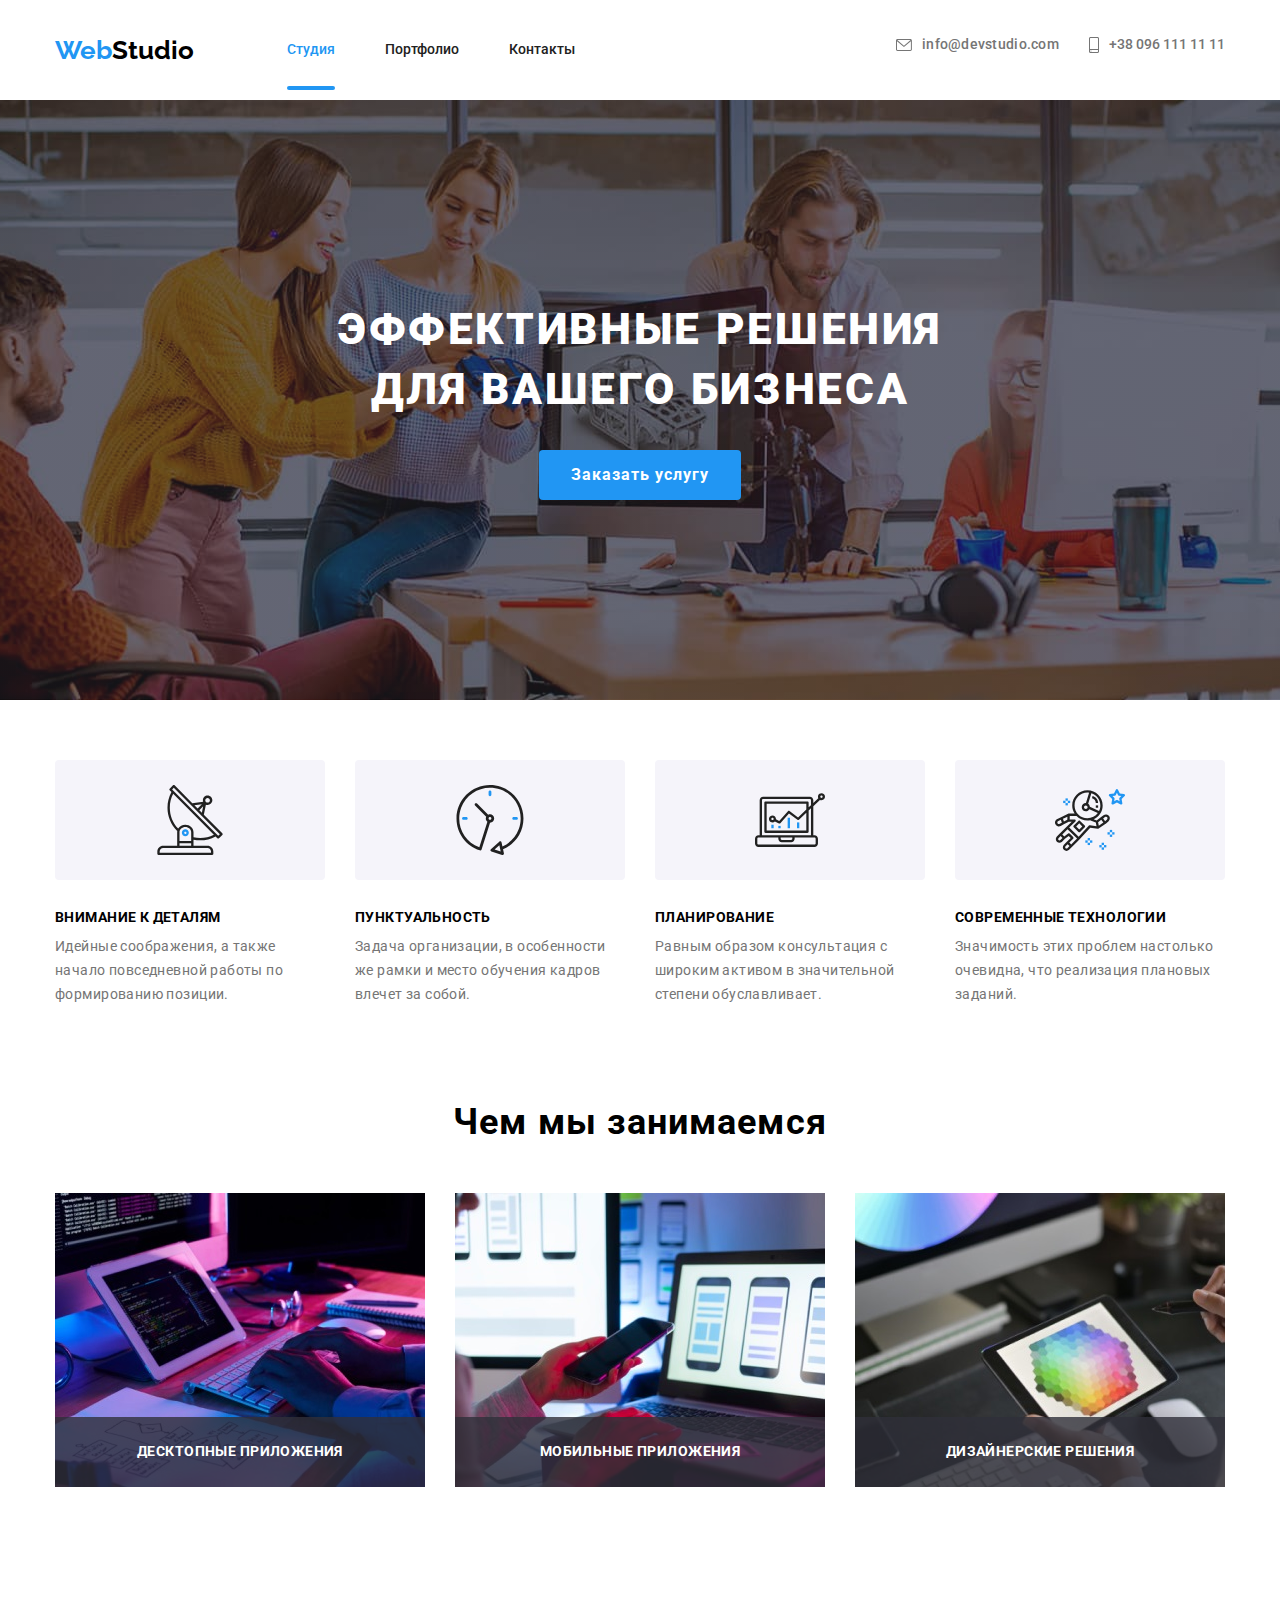
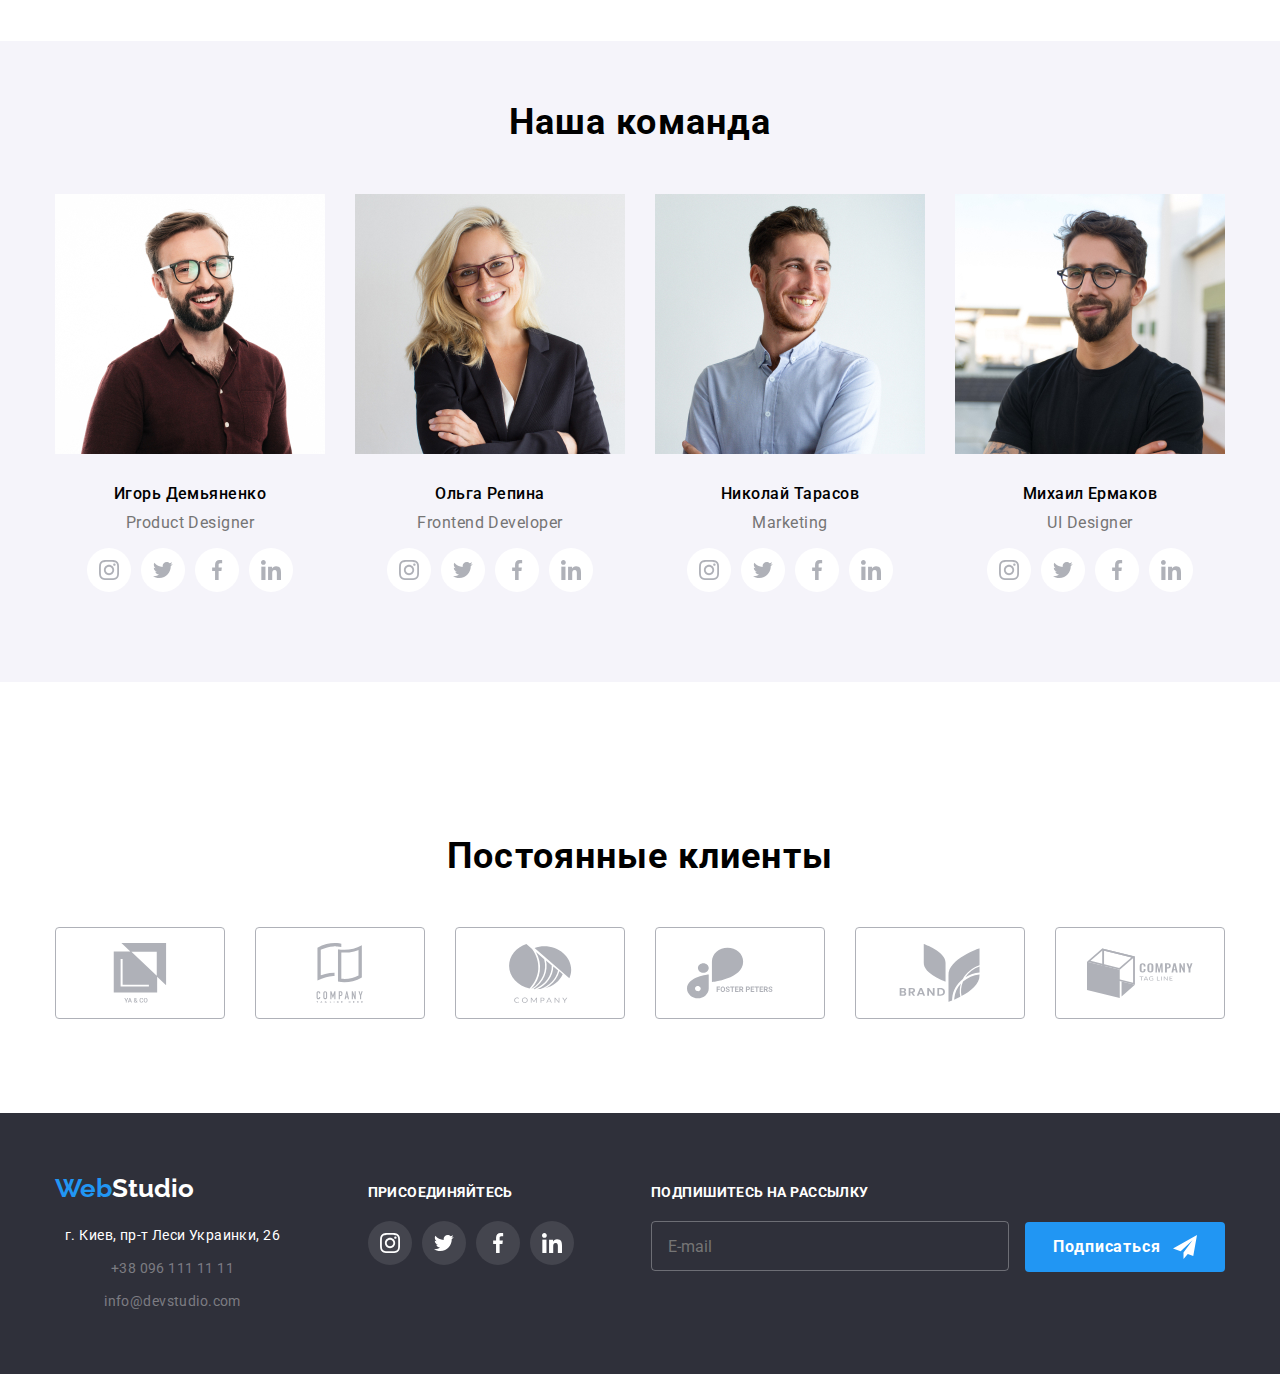
==== commit 6e0993a0: "футер и клиенты с модалкой" ====
--- a/index.html
+++ b/index.html
@@ -147,7 +147,7 @@
                 </ul>
             </div>
         <!--Our business -->
-        <!-- </section>
+        </section>
         <section class="our-business-section">
             <div class="our-business-div container">
         <h2 class="business-section-title">Чем мы занимаемся</h2>
@@ -172,14 +172,14 @@
             </li>
         </ul>
         </div>
-        </section> -->
+        </section>
         <!--Our team-->
         <section class="our-team-section">
             <div class="our-team-section-div container">
             <h2 class="our-team-title">Наша команда</h2>
             <ul class="our-team list">
                 <li class="our-team-item">
-                    <img class="our-team-img" src="./images/our_team/img1.jpg" alt="Игорь Демьяненко" width="270" height="260"/>
+                    <img class="our-team-img" src="./images/our_team/img1.jpg" alt="Игорь Демьяненко"/>
                     <div class="person-title-desсription-div">
                     <h3 class="our-teams-person-title">Игорь Демьяненко</h3>
                     <p class="our-teams-person-desсription">Product Designer</p>
@@ -216,7 +216,7 @@
             </div>
                 </li>
                 <li class="our-team-item">
-                    <img class="our-team-img" src="./images/our_team/img2.jpg" alt="Ольга Репина" width="270" height="260"/>
+                    <img class="our-team-img" src="./images/our_team/img2.jpg" alt="Ольга Репина"/>
                     <div class="person-title-desсription-div">
                     <h3 class="our-teams-person-title">Ольга Репина</h3>
                     <p class="our-teams-person-desсription">Frontend Developer</p>
@@ -253,7 +253,7 @@
                 </div>
                 </li>
                 <li class="our-team-item">
-                    <img class="our-team-img" src="./images/our_team/img3.jpg" alt="Николай Тарасов" width="270" height="260"/>
+                    <img class="our-team-img" src="./images/our_team/img3.jpg" alt="Николай Тарасов"/>
                     <div class="person-title-desсription-div">
                     <h3 class="our-teams-person-title">Николай Тарасов</h3>
                     <p class="our-teams-person-desсription">Marketing</p>
@@ -290,7 +290,7 @@
                 </div>
                 </li>
                 <li class="our-team-item">
-                    <img class="our-team-img" src="./images/our_team/img4.jpg" alt="Михаил Ермаков" width="270" height="260"/>
+                    <img class="our-team-img" src="./images/our_team/img4.jpg" alt="Михаил Ермаков"/>
                     <div class="person-title-desсription-div">
                     <h3 class="our-teams-person-title">Михаил Ермаков</h3>
                     <p class="our-teams-person-desсription">UI Designer</p>
@@ -328,13 +328,14 @@
                 </li>
             </ul>
         </div>
-        </section> -->
+        </section>
+        <!-- constant-clients -->
         <section class="constant-clients">
             <div class="constant-clients-div container">
                 <h2 class="constant-clients-title">Постоянные клиенты</h2>
-                <ul class="clients-list">
+                <ul class="clients-list list">
                     <li class="clients-item">
-                        <a href="" class="clients-link">
+                        <a href="" class="clients-link link">
                         <svg class="clients-item-icon" width="106" height="60">
                             <use href="./images/sprite.svg.svg#icon-client1"></use>
                         </svg>
@@ -446,7 +447,7 @@
         </button>
     </form>
     </div>
-    </footer> -->
+    </footer>
     <div class="backdrop is-hidden" data-modal>
     <div class="modal">
         <button type="button" class="modal-close-btn" data-modal-close>
--- a/css/main.min.css
+++ b/css/main.min.css
@@ -1 +1 @@
-﻿:root{--accent-color: #2196F3;--description-text-color: #757575;--logo-white-theme-color: black;--logo-black-theme-color: white;--focus-accent-color: #2196F3;--buttons-focus-color: white;--buttons-background-color: #2196F3;--background-color-team-section: #F5F4FA;--background-color-social-link: white}body{font-family:"Roboto",sans-serif;color:#000}button{cursor:pointer}h1,h2,h3,p{margin-top:0;margin-bottom:0}ul,ol{margin-top:0;margin-bottom:0;padding-left:0}img{display:block}.link{text-decoration:none}.list{list-style:none}.container{width:100%;padding-left:15px;padding-right:15px;margin-left:auto;margin-right:auto}@media screen and (min-width: 320px){.container{width:480px}}@media screen and (min-width: 768px){.container{width:768px}}@media screen and (min-width: 1200px){.container{width:1200px}}.section{padding-top:60px;padding-bottom:60px}@media screen and (min-width: 1200px){.section{padding-top:94px;padding-bottom:94px}}.visually-hidden{position:absolute;width:1px;height:1px;margin:-1px;border:0;padding:0;white-space:nowrap;clip-path:inset(100%);clip:rect(0 0 0 0);overflow:hidden}.logo{font-family:"Raleway",sans-serif;font-weight:700;font-size:26px;line-height:1.19;color:var(--accent-color);margin-right:93px;display:inline-block}@media screen and (max-width: 767px){.mobile-menu{position:fixed;left:0px;top:0px;width:100%;height:100%;background-color:#fff}.mobile-menu{opacity:0;visibility:hidden;pointer-events:none}.mobile-menu.is-open{opacity:1;visibility:visible;pointer-events:auto}.mobile-menu-container{position:relative;padding-top:48px;padding-bottom:48px;padding-left:22px}.mobile-menu-close-btn{position:absolute;top:10px;right:15px;background-color:rgba(0,0,0,0);border:none;padding:0px;line-height:0}.mobile-menu-item:not(:last-child){margin-bottom:32px}.mobile-menu-link{font-weight:500;font-size:40px;line-height:1.17;letter-spacing:.02em;color:#212121}.mobile-menu-link:hover,.mobile-menu-link:focus{color:var(--focus-accent-color)}.mobile-header-contacts{margin-top:302px}.mobile-phone-number{margin-bottom:32px;font-weight:500;font-size:34px;line-height:1.18;letter-spacing:.02em;color:#2196f3}.mobile-header-contacts-item:not(:last-child){margin-bottom:32px}.mobile-email{font-weight:500;font-size:24px;line-height:1.16;letter-spacing:.02em;color:#757575}.mobile-header-social-list{display:flex;justify-content:flex-start;align-items:center;margin-top:64px}.mobile-header-social-list-item{position:relative;align-items:center}.mobile-header-social-list-item:not(:last-child){margin-right:20px;border-right:1px solid rgba(33,33,33,.2)}.mobile-social-link{font-weight:500;font-size:18px;line-height:1.22;letter-spacing:.02em;color:var(--focus-accent-color);padding-right:10px}}@media screen and (min-width: 767px){.mobile-menu{display:none}}.page-header{background-color:#fff;padding:10px 0px}.header-container{display:flex;justify-content:space-between;align-items:center}.link-logo-header{color:var(--logo-white-theme-color)}.menu-list{display:none}.header-contacts{display:none}.mobile-menu-open-btn{background-color:rgba(0,0,0,0);border:none;padding:0px;line-height:0}.mobile-menu-open-btn:hover,.mobile-menu-open-btn:focus{fill:var(--focus-accent-color)}@media screen and (min-width: 768px){.mobile-menu-open-btn{display:none}.menu-list{display:flex}.header-contacts{display:flex}.navigation{display:flex;align-items:center}.menu-list{display:flex;align-items:center}.menu-item{position:relative}.menu-item:not(:last-child){margin-right:50px}.menu-link{font-weight:500;font-size:14px;line-height:1.14;color:#212121;padding-top:32px;padding-bottom:32px;display:block;transition:color 250ms cubic-bezier(0.4, 0, 0.2, 1)}.menu-link:hover,.menu-link:focus{color:var(--focus-accent-color)}.menu-link.current{color:#2196f3}.menu-link.current::after{background-color:var(--focus-accent-color)}.menu-link::after{content:"";position:absolute;bottom:0px;left:0px;width:100%;height:4px;background:rgba(0,0,0,0);border-radius:2px;transition:background-color 250ms cubic-bezier(0.4, 0, 0.2, 1),color 250ms cubic-bezier(0.4, 0, 0.2, 1)}.header-contacts{display:block;margin-left:84px}.header-contacts-item{display:block}.header-contacts-item:not(:last-child){margin-bottom:10px}.phone-number{display:flex;font-weight:500;font-size:14px;line-height:1.14;color:#757575;transition:color 250ms cubic-bezier(0.4, 0, 0.2, 1)}.phone-number:hover,.phone-number:focus{color:var(--focus-accent-color)}.header-social-phone{margin-right:10px;transition:fill 250ms cubic-bezier(0.4, 0, 0.2, 1);fill:var(--description-text-color)}.phone-number:focus .header-social-phone,.phone-number:hover .header-social-phone{fill:var(--focus-accent-color)}.email{display:flex;font-weight:500;font-size:14px;line-height:1.14;letter-spacing:.02em;transition:color 250ms cubic-bezier(0.4, 0, 0.2, 1);align-items:center;color:#757575}.email:hover,.email:focus{color:var(--focus-accent-color)}.header-social-email{margin-right:10px;transition:fill 250ms cubic-bezier(0.4, 0, 0.2, 1);fill:var(--description-text-color)}.email:focus .header-social-email,.email:hover .header-social-email{fill:var(--focus-accent-color)}}@media screen and (min-width: 1200px){.header-contacts{display:flex;justify-content:space-between;margin-left:auto}.header-contacts-item:not(:last-child){margin-right:30px}.email{align-items:center;justify-content:center}.phone-number{align-items:center;justify-content:center}}.main-section{background-color:var(--background-hero);padding-top:118px;padding-bottom:118px;text-align:center;background-image:linear-gradient(rgba(47, 48, 58, 0.4), rgba(47, 48, 58, 0.4)),url(../../images/mobile/header/header@1x\ .webp);background-repeat:no-repeat;width:100%;background-size:cover;background-position:center;margin:0 auto}.main-title{max-width:696px;font-weight:900;font-size:44px;line-height:1.36;text-align:center;letter-spacing:.06em;text-transform:uppercase;margin:0 auto 30px;color:#fff}.modal-btn{font-weight:700;font-size:16px;line-height:1.87;text-align:center;letter-spacing:.06em;cursor:pointer;background-color:#2196f3;padding:10px 32px 10px 32px;display:inline-block;border-radius:4px;border:none;color:#fff;transition:background-color 250ms cubic-bezier(0.4, 0, 0.2, 1),color 250ms cubic-bezier(0.4, 0, 0.2, 1)}.modal-btn:hover,.modal-btn:focus{background-color:#188ce8;color:var(--buttons-focus-color)}.our-features-item{max-width:450px}.our-features-item:not(:last-child){margin-bottom:30px}.our-features-item-div{height:120px;background-color:var(--background-color-team-section);border-radius:4px;margin-bottom:30px;display:flex;justify-content:center;align-items:center}.features-title{font-weight:700;font-size:14px;line-height:1.14;letter-spacing:.03em;text-transform:uppercase;margin-bottom:10px;text-align:center}.description{font-size:14px;line-height:1.71;letter-spacing:.03em;color:var(--description-text-color)}@media screen and (min-width: 480px){.our-features-item-div{width:450px}}@media screen and (min-width: 768px){.our-features-list{display:flex;flex-wrap:wrap}.features-title{text-align:start}.our-features-item{max-width:354px}.our-features-item:nth-child(2n+1){margin-right:30px}.our-features-item:nth-last-child(-n+2){margin-bottom:0}.our-features-item-div{width:354px;height:120px}}@media screen and (min-width: 1200px){.our-features-item{max-width:270px}.our-features-item:not(:last-child){margin-right:30px;margin-bottom:0}.our-features-item-div{width:270px;height:120px}}.our-features{padding-top:60px}.business-section-title{font-weight:700;font-size:36px;line-height:1.17;text-align:center;letter-spacing:.03em;margin-top:0px;margin-bottom:50px}.our-business-section{padding-top:94px;padding-bottom:94px}.business-section-list{display:flex;justify-content:space-between}.business-section-list-item{position:relative}.bussines-section-image-div{position:absolute;left:0px;bottom:0px;display:flex;justify-content:center;align-items:center;width:370px;height:70px;background:rgba(47,48,58,.8)}.bussines-section-image-title{font-weight:700;font-size:14px;line-height:1.14;text-align:center;letter-spacing:.03em;text-transform:uppercase;color:var(--logo-black-theme-color)}.bussines-section-image:not(:last-child){margin-right:30px}.our-team-section{margin-top:60px;margin-bottom:60px;padding-top:60px;padding-bottom:60px;background:var(--background-color-team-section)}.our-team{display:flex;flex-wrap:wrap}.our-team-item{box-shadow:0px 1px 3px rgba(0,0,0,.12),0px 1px 1px rgba(0,0,0,.14),0px 2px 1px rgba(0,0,0,.2);border-radius:0px 0px 4px 4px;background:#fff}.our-team-item:not(:last-child){margin-right:30px}.our-team-title{font-weight:700;font-size:36px;line-height:1.17;text-align:center;letter-spacing:.03em;margin-bottom:50px}.person-title-desсription-div{padding-top:30px;padding-bottom:30px}.our-teams-person-title{font-weight:500;font-size:16px;line-height:1.19;text-align:center;letter-spacing:.03em;margin-bottom:10px}.our-teams-person-desсription{font-weight:400;font-size:16px;line-height:1.19;text-align:center;letter-spacing:.03em;color:var(--description-text-color)}.social-list{display:flex;justify-content:center;margin-top:16px}.social-list-link{display:flex;align-items:center;justify-content:center;width:44px;height:44px;border-radius:50%;background-color:var(--background-color-social-link);transition:background-color 250ms cubic-bezier(0.4, 0, 0.2, 1)}.social-list-link:hover,.social-list-link:focus{background-color:var(--buttons-background-color)}.social-list-item:not(:last-child){margin-right:10px}.social-list-icon{fill:#afb1b8;transition:fill 250ms cubic-bezier(0.4, 0, 0.2, 1)}.social-list-link:hover .social-list-icon,.social-list-link:focus .social-list-icon{fill:#fff}.constant-clients{padding-top:94px;padding-bottom:94px}.constant-clients-title{font-weight:700;font-size:36px;line-height:1.16;text-align:center;letter-spacing:.03em;margin-bottom:50px}.clients-list{display:flex}.clients-item{width:170px;height:92px;display:flex;align-items:center;justify-content:center;border:1px solid #afb1b8;border-radius:4px;transition:border 250ms cubic-bezier(0.4, 0, 0.2, 1)}.clients-item:not(:last-child){margin-right:30px}.clients-link{width:170px;height:92px;display:flex;align-items:center;justify-content:center;border:1px solid #afb1b8;border-radius:4px;transition:border 250ms cubic-bezier(0.4, 0, 0.2, 1)}.clients-link:hover,.clients-link:focus{border:1px solid #2196f3;cursor:pointer}.clients-item-icon{fill:#afb1b8;transition:fill 250ms cubic-bezier(0.4, 0, 0.2, 1)}.clients-item:hover .clients-item-icon,.clients-item:focus .clients-item-icon{fill:var(--focus-accent-color)}.link-logo-footer{color:var(--logo-black-theme-color)}.footer-section{background-color:#2f303a;padding-top:60px;padding-bottom:60px;display:flex}.contacts{font-style:normal;margin-top:20px;width:235px}.contacts-adress{font-weight:400;font-size:14px;line-height:1.71;letter-spacing:.03em;transition:color 250ms cubic-bezier(0.4, 0, 0.2, 1);color:#fff}.contacts-adress:hover,.contacts-adress:focus{color:var(--focus-accent-color)}.contacts-phone{font-weight:400;font-size:14px;line-height:1.71;transition:color 250ms cubic-bezier(0.4, 0, 0.2, 1);letter-spacing:.03em;color:rgba(255,255,255,.3764705882)}.contacts-phone:hover,.contacts-phone:focus{color:var(--focus-accent-color)}.contacts-item:not(:last-child){margin:0px 0px 9px 0px}.contacts-email{font-weight:400;font-size:14px;line-height:1.71;transition:color 250ms cubic-bezier(0.4, 0, 0.2, 1);letter-spacing:.03em;color:rgba(255,255,255,.3764705882)}.contacts-email:hover,.contacts-email:focus{color:var(--focus-accent-color)}.footer-section-div{display:flex;justify-content:space-between;align-items:center;align-items:baseline}.footer-social-links{display:block;justify-content:center;align-items:flex-start}.footer-social-links-title{font-weight:700;font-size:14px;line-height:1.14;letter-spacing:.03em;text-transform:uppercase;margin-bottom:20px;color:var(--logo-black-theme-color)}.footer-social-list{display:flex}.footer-social-list-item:not(:last-child){margin-right:10px}.footer-social-list-link{display:flex;align-items:center;justify-content:center;width:44px;height:44px;border-radius:50%;background-color:rgba(255,255,255,.1);transition:background-color 250ms cubic-bezier(0.4, 0, 0.2, 1)}.footer-social-list-link:hover,.footer-social-list-link:focus{background-color:var(--buttons-background-color)}.footer-social-list-icon{fill:var(--logo-black-theme-color)}.subscription{display:block}.subscription-title{font-weight:700;font-size:14px;line-height:1.14;letter-spacing:.03em;text-transform:uppercase;margin-bottom:20px;color:var(--logo-black-theme-color)}.subscription-input{color:#eee;width:358px;height:50px;border:1px solid rgba(255,255,255,.3);border-radius:4px;background-color:rgba(0,0,0,0);padding:15px 16px;margin-right:12px;transition:border 250ms cubic-bezier(0.4, 0, 0.2, 1)}.subscription-input:focus{outline:none;filter:drop-shadow(0px 4px 4px rgba(0, 0, 0, 0.15));border:1px solid var(--focus-accent-color)}.subscription-btn{display:inline-flex;align-items:center;justify-content:center;width:200px;height:50px;font-weight:700;font-size:16px;line-height:1.87;text-align:center;letter-spacing:.06em;cursor:pointer;background-color:#2196f3;border-radius:4px;border:none;color:#fff;transition:background-color 250ms cubic-bezier(0.4, 0, 0.2, 1),color 250ms cubic-bezier(0.4, 0, 0.2, 1)}.subscription-btn:hover,.subscription-btn:focus{background-color:#188ce8;color:var(--buttons-focus-color);box-shadow:0px 4px 4px rgba(0,0,0,.15)}.subscription-icon{margin-left:12px}.backdrop{position:fixed;width:100%;height:100%;left:0px;top:0px;background-color:rgba(0,0,0,.5);transition:opacity 250ms linear,visibility 250ms linear}.backdrop.is-hidden{opacity:0;visibility:hidden;pointer-events:none}@media screen and (max-width: 480px){.modal{padding:40px;position:absolute;left:50%;top:50%;transform:translate(-50%, -50%);min-width:450px;min-height:609px;border-radius:4px;background-color:#fff}}.modal{padding:40px;position:absolute;left:50%;top:50%;transform:translate(-50%, -50%);width:528px;height:581px;border-radius:4px;background-color:#fff}.modal-close-btn{position:absolute;top:8px;right:8px;display:flex;align-items:center;justify-content:center;width:30px;height:30px;background:#fff;border:1px solid rgba(0,0,0,.1);border-radius:50%;cursor:pointer;padding:0;transition:fill 250ms cubic-bezier(0.4, 0, 0.2, 1)}.modal-close-btn:hover,.modal-close-btn:focus{fill:var(--focus-accent-color)}.contact-form{display:flex;flex-direction:column}.contact-form-title{font-weight:700;font-size:20px;line-height:1.15;text-align:center;letter-spacing:.03em;margin-bottom:12px}.contact-form-field{margin-bottom:10px;position:relative}.contact-form-field-title{font-weight:400;font-size:12px;line-height:1.17;letter-spacing:.01em;color:var(--description-text-color)}.contact-form-icon{position:absolute;fill:var(--logo-white-theme-color);top:50%;left:12px;transition:fill 250ms cubic-bezier(0.4, 0, 0.2, 1)}.contact-form-input:focus+.contact-form-icon{fill:var(--focus-accent-color)}.contact-form-input{width:100%;height:40px;border:1px solid rgba(33,33,33,.2);border-radius:4px;padding-left:42px;transition:border 250ms cubic-bezier(0.4, 0, 0.2, 1)}.contact-form-input:focus{outline:none;box-sizing:border-box;border:1px solid var(--focus-accent-color);border-radius:4px}.contact-form-message{box-sizing:border-box;width:100%;height:120px;border:1px solid rgba(33,33,33,.2);border-radius:4px;margin-top:4px;transition:border 250ms cubic-bezier(0.4, 0, 0.2, 1);resize:none;padding:12px 16px}.contact-form-message:focus{outline:none;box-sizing:border-box;border:1px solid var(--focus-accent-color);border-radius:4px}.contact-form-message::placeholder{text-transform:uppercase}.contact-form-checkbox-label-link{color:var(--accent-color)}.contact-form-checkbox-link{color:var(--accent-color)}.contact-form-checkbox-label{display:flex;justify-content:center;align-items:center;font-size:14px;margin-bottom:30px}.contact-form-checkbox-label::before{display:block;width:16px;height:15px;border:1px solid #212121;border-radius:2px;content:"";cursor:pointer;margin-right:9px}.contact-form-checkbox:checked+.contact-form-checkbox-label::before{background-color:var(--buttons-background-color);background-image:url(../images/svg/check.svg);background-repeat:no-repeat;background-size:contain;background-position:center center}.contact-form-checkbox:focus+.contact-form-checkbox-label::before{outline:2px solid #212121}.contact-form-btn{align-self:center;font-weight:700;font-size:16px;line-height:1.87;text-align:center;letter-spacing:.06em;cursor:pointer;background-color:#2196f3;padding:10px 32px 10px 32px;display:inline-block;border-radius:4px;border:none;color:#fff;transition:background-color 250ms cubic-bezier(0.4, 0, 0.2, 1),color 250ms cubic-bezier(0.4, 0, 0.2, 1)}.contact-form-btn:hover,.contact-form-btn:focus{background-color:#188ce8;color:var(--buttons-focus-color);box-shadow:0px 4px 4px rgba(0,0,0,.15)}.portfolio-section{padding-top:94px;padding-bottom:94px}.portfolio-list{display:flex;justify-content:center;margin-bottom:50px}.portfolio-item{background-color:#f5f4fa;border-radius:4px;transition:background-color 250ms cubic-bezier(0.4, 0, 0.2, 1)}.portfolio-item:not(:last-child){margin-right:8px}.portfolio-item:hover,.portfolio-item:focus{background-color:var(--focus-accent-color);color:var(--buttons-focus-color)}.portfolio-btn{font-weight:500;font-size:16px;line-height:1.63;text-align:center;letter-spacing:.03em;border:rgba(0,0,0,0);background-color:rgba(0,0,0,0);color:#212121;padding:6px 22px 6px 22px;transition:box-shadow 250ms cubic-bezier(0.4, 0, 0.2, 1),color 250ms cubic-bezier(0.4, 0, 0.2, 1),background-color 250ms cubic-bezier(0.4, 0, 0.2, 1)}.portfolio-btn:hover,.portfolio-btn:focus{background-color:var(--focus-accent-color);color:var(--buttons-focus-color);border-radius:4px;box-shadow:0px 3px 1px rgba(0,0,0,.1),0px 1px 2px rgba(0,0,0,.08),0px 2px 2px rgba(0,0,0,.12)}.projects-link{display:block;position:relative;transition:box-shadow 250ms cubic-bezier(0.4, 0, 0.2, 1)}.projects-link:hover,.projects-link:focus{box-shadow:0px 1px 1px rgba(0,0,0,.12),0px 4px 4px rgba(0,0,0,.06),1px 4px 6px rgba(0,0,0,.16)}.projects-list{display:flex;flex-wrap:wrap}.projects-link-div2{position:relative;overflow:hidden}.projects-link-div{display:flex;justify-content:center;align-items:center;position:absolute;top:0;left:0;width:370px;height:294px;transform:translateY(294px);background-color:rgba(33,150,243,.9);transition:transform 250ms cubic-bezier(0.4, 0, 0.2, 1),background-color 250ms cubic-bezier(0.4, 0, 0.2, 1),color 250ms cubic-bezier(0.4, 0, 0.2, 1)}.projects-link:hover .projects-link-div,.projects-link:focus .projects-link-div{transform:translateY(0px)}.projects-link-hidden-title{font-weight:400;font-size:18px;line-height:1.56;letter-spacing:.03em;width:322px;height:168px;color:#fff}.projects-list-item-title{font-weight:700;font-size:18px;line-height:2;letter-spacing:.06em;color:#212121;margin-bottom:4px}.projects-list-item-title-description{font-weight:400;font-size:16px;line-height:1.88;letter-spacing:.03em;color:var(--description-text-color)}.project-list-item-info{padding:20px 24px 20px 24px;background:#fff;border-right:1px solid #eee;border-bottom:1px solid #eee;border-left:1px solid #eee}.projects-list-item{flex-basis:calc((100% - 90px)/3)}.projects-list-item:not(:nth-child(3n)){margin-right:30px}.projects-list-item:not(:nth-last-child(-n+3)){margin-bottom:30px}/*# sourceMappingURL=main.min.css.map */+﻿:root{--accent-color: #2196F3;--description-text-color: #757575;--logo-white-theme-color: black;--logo-black-theme-color: white;--focus-accent-color: #2196F3;--buttons-focus-color: white;--buttons-background-color: #2196F3;--background-color-team-section: #F5F4FA;--background-color-social-link: white}body{font-family:"Roboto",sans-serif;color:#000}button{cursor:pointer}h1,h2,h3,p{margin-top:0;margin-bottom:0}ul,ol{margin-top:0;margin-bottom:0;padding-left:0}img{display:block}.link{text-decoration:none}.list{list-style:none}.container{width:100%;padding-left:15px;padding-right:15px;margin-left:auto;margin-right:auto}@media screen and (min-width: 320px){.container{width:480px}}@media screen and (min-width: 768px){.container{width:768px}}@media screen and (min-width: 1200px){.container{width:1200px}}.section{padding-top:60px;padding-bottom:60px}@media screen and (min-width: 1200px){.section{padding-top:94px;padding-bottom:94px}}.visually-hidden{position:absolute;width:1px;height:1px;margin:-1px;border:0;padding:0;white-space:nowrap;clip-path:inset(100%);clip:rect(0 0 0 0);overflow:hidden}.logo{font-family:"Raleway",sans-serif;font-weight:700;font-size:26px;line-height:1.19;color:var(--accent-color);margin-right:93px;display:inline-block}@media screen and (max-width: 767px){.mobile-menu{position:fixed;left:0px;top:0px;width:100%;height:100%;background-color:#fff}.mobile-menu{opacity:0;visibility:hidden;pointer-events:none}.mobile-menu.is-open{opacity:1;visibility:visible;pointer-events:auto}.mobile-menu-container{position:relative;padding-top:48px;padding-bottom:48px;padding-left:22px}.mobile-menu-close-btn{position:absolute;top:10px;right:15px;background-color:rgba(0,0,0,0);border:none;padding:0px;line-height:0}.mobile-menu-item:not(:last-child){margin-bottom:32px}.mobile-menu-link{font-weight:500;font-size:40px;line-height:1.17;letter-spacing:.02em;color:#212121}.mobile-menu-link:hover,.mobile-menu-link:focus{color:var(--focus-accent-color)}.mobile-header-contacts{margin-top:302px}.mobile-phone-number{margin-bottom:32px;font-weight:500;font-size:34px;line-height:1.18;letter-spacing:.02em;color:#2196f3}.mobile-header-contacts-item:not(:last-child){margin-bottom:32px}.mobile-email{font-weight:500;font-size:24px;line-height:1.16;letter-spacing:.02em;color:#757575}.mobile-header-social-list{display:flex;justify-content:flex-start;align-items:center;margin-top:64px}.mobile-header-social-list-item{position:relative;align-items:center}.mobile-header-social-list-item:not(:last-child){margin-right:20px;border-right:1px solid rgba(33,33,33,.2)}.mobile-social-link{font-weight:500;font-size:18px;line-height:1.22;letter-spacing:.02em;color:var(--focus-accent-color);padding-right:10px}}@media screen and (min-width: 767px){.mobile-menu{display:none}}.page-header{background-color:#fff;padding:10px 0px}.header-container{display:flex;justify-content:space-between;align-items:center}.link-logo-header{color:var(--logo-white-theme-color)}.menu-list{display:none}.header-contacts{display:none}.mobile-menu-open-btn{background-color:rgba(0,0,0,0);border:none;padding:0px;line-height:0}.mobile-menu-open-btn:hover,.mobile-menu-open-btn:focus{fill:var(--focus-accent-color)}@media screen and (min-width: 768px){.mobile-menu-open-btn{display:none}.menu-list{display:flex}.header-contacts{display:flex}.navigation{display:flex;align-items:center}.menu-list{display:flex;align-items:center}.menu-item{position:relative}.menu-item:not(:last-child){margin-right:50px}.menu-link{font-weight:500;font-size:14px;line-height:1.14;color:#212121;padding-top:32px;padding-bottom:32px;display:block;transition:color 250ms cubic-bezier(0.4, 0, 0.2, 1)}.menu-link:hover,.menu-link:focus{color:var(--focus-accent-color)}.menu-link.current{color:#2196f3}.menu-link.current::after{background-color:var(--focus-accent-color)}.menu-link::after{content:"";position:absolute;bottom:0px;left:0px;width:100%;height:4px;background:rgba(0,0,0,0);border-radius:2px;transition:background-color 250ms cubic-bezier(0.4, 0, 0.2, 1),color 250ms cubic-bezier(0.4, 0, 0.2, 1)}.header-contacts{display:block;margin-left:84px}.header-contacts-item{display:block}.header-contacts-item:not(:last-child){margin-bottom:10px}.phone-number{display:flex;font-weight:500;font-size:14px;line-height:1.14;color:#757575;transition:color 250ms cubic-bezier(0.4, 0, 0.2, 1)}.phone-number:hover,.phone-number:focus{color:var(--focus-accent-color)}.header-social-phone{margin-right:10px;transition:fill 250ms cubic-bezier(0.4, 0, 0.2, 1);fill:var(--description-text-color)}.phone-number:focus .header-social-phone,.phone-number:hover .header-social-phone{fill:var(--focus-accent-color)}.email{display:flex;font-weight:500;font-size:14px;line-height:1.14;letter-spacing:.02em;transition:color 250ms cubic-bezier(0.4, 0, 0.2, 1);align-items:center;color:#757575}.email:hover,.email:focus{color:var(--focus-accent-color)}.header-social-email{margin-right:10px;transition:fill 250ms cubic-bezier(0.4, 0, 0.2, 1);fill:var(--description-text-color)}.email:focus .header-social-email,.email:hover .header-social-email{fill:var(--focus-accent-color)}}@media screen and (min-width: 1200px){.header-contacts{display:flex;justify-content:space-between;margin-left:auto}.header-contacts-item:not(:last-child){margin-right:30px}.email{align-items:center;justify-content:center}.phone-number{align-items:center;justify-content:center}}.main-section{background-color:#2f303a;padding-top:118px;padding-bottom:118px;text-align:center;background-image:linear-gradient(rgba(47, 48, 58, 0.4), rgba(47, 48, 58, 0.4)),url(../../images/mobile/header/header@1x\ .jpg);background-repeat:no-repeat;width:100%;background-size:cover;background-position:center;margin:0 auto}.main-title{font-weight:900;font-size:26px;line-height:1.61;text-align:center;letter-spacing:.06em;text-transform:uppercase;color:#fff;margin:0 auto 30px;max-width:360px}@media screen and (min-device-pixel-ratio: 2),(min-resolution: 192dpi),(min-resolution: 2dppx){.main-section{background-image:linear-gradient(rgba(47, 48, 58, 0.4), rgba(47, 48, 58, 0.4)),url(../../images/desktop/header/header@2x.jpg)}}@media screen and (min-width: 768px){.main-section{background-image:linear-gradient(rgba(47, 48, 58, 0.4), rgba(47, 48, 58, 0.4)),url(../../images/tablet/header/header@1x.jpg)}}@media screen and (min-width: 768px)and (min-device-pixel-ratio: 2),screen and (min-width: 768px)and (min-resolution: 192dpi),screen and (min-width: 768px)and (min-resolution: 2dppx){.main-section{background-image:linear-gradient(rgba(47, 48, 58, 0.4), rgba(47, 48, 58, 0.4)),url(../../images/tablet/header/header@2x.jpg)}}@media screen and (min-width: 1200px){.main-section{background-image:linear-gradient(rgba(47, 48, 58, 0.4), rgba(47, 48, 58, 0.4)),url(../../images/desktop/header/header@1x.jpg);max-width:1600px;background-size:cover;padding-top:200px;padding-bottom:200px}.main-title{font-size:44px;line-height:1.36;max-width:696px}}@media screen and (min-width: 1200px)and (min-device-pixel-ratio: 2),screen and (min-width: 1200px)and (min-resolution: 192dpi),screen and (min-width: 1200px)and (min-resolution: 2dppx){.main-section{background-image:linear-gradient(rgba(47, 48, 58, 0.4), rgba(47, 48, 58, 0.4)),url(../../images/desktop/header/header@2x.jpg)}}.modal-btn{font-weight:700;font-size:16px;line-height:1.87;text-align:center;letter-spacing:.06em;cursor:pointer;background-color:#2196f3;padding:10px 32px 10px 32px;display:inline-block;border-radius:4px;border:none;color:#fff;transition:background-color 250ms cubic-bezier(0.4, 0, 0.2, 1),color 250ms cubic-bezier(0.4, 0, 0.2, 1)}.modal-btn:hover,.modal-btn:focus{background-color:#188ce8;color:var(--buttons-focus-color)}.our-features-item{max-width:450px}.our-features-item:not(:last-child){margin-bottom:30px}.our-features-item-div{height:120px;background-color:var(--background-color-team-section);border-radius:4px;margin-bottom:30px;display:flex;justify-content:center;align-items:center}.features-title{font-weight:700;font-size:14px;line-height:1.14;letter-spacing:.03em;text-transform:uppercase;margin-bottom:10px;text-align:center}.description{font-size:14px;line-height:1.71;letter-spacing:.03em;color:var(--description-text-color)}@media screen and (min-width: 480px){.our-features-item-div{width:450px}}@media screen and (min-width: 768px){.our-features-list{display:flex;flex-wrap:wrap}.features-title{text-align:start}.our-features-item{max-width:354px}.our-features-item:nth-child(2n+1){margin-right:30px}.our-features-item:nth-last-child(-n+2){margin-bottom:0}.our-features-item-div{width:354px;height:120px}}@media screen and (min-width: 1200px){.our-features-item{max-width:270px}.our-features-item:not(:last-child){margin-right:30px;margin-bottom:0}.our-features-item-div{width:270px;height:120px}}.our-features{padding-top:60px}.business-section-title{font-weight:700;font-size:36px;line-height:1.17;text-align:center;letter-spacing:.03em;margin-top:0px;margin-bottom:50px}.our-business-section{padding-top:94px;padding-bottom:94px}.business-section-list{display:flex;justify-content:space-between}.business-section-list-item{position:relative}.bussines-section-image-div{position:absolute;left:0px;bottom:0px;display:flex;justify-content:center;align-items:center;width:370px;height:70px;background:rgba(47,48,58,.8)}.bussines-section-image-title{font-weight:700;font-size:14px;line-height:1.14;text-align:center;letter-spacing:.03em;text-transform:uppercase;color:var(--logo-black-theme-color)}.bussines-section-image:not(:last-child){margin-right:30px}@media screen and (max-width: 1199px){.our-business-section{display:none}}.our-team-section{margin-top:60px;margin-bottom:60px;padding-top:60px;padding-bottom:60px;background:var(--background-color-team-section)}.our-team{display:flex;flex-wrap:wrap}.our-team-title{font-weight:700;font-size:36px;line-height:1.17;text-align:center;letter-spacing:.03em;margin-bottom:50px}.person-title-desсription-div{padding-top:30px;padding-bottom:30px}.our-teams-person-title{font-weight:500;font-size:16px;line-height:1.19;text-align:center;letter-spacing:.03em;margin-bottom:10px}.our-teams-person-desсription{font-weight:400;font-size:16px;line-height:1.19;text-align:center;letter-spacing:.03em;color:var(--description-text-color)}.social-list{display:flex;justify-content:center;margin-top:16px}.social-list-link{display:flex;align-items:center;justify-content:center;width:44px;height:44px;border-radius:50%;background-color:var(--background-color-social-link);transition:background-color 250ms cubic-bezier(0.4, 0, 0.2, 1)}.social-list-link:hover,.social-list-link:focus{background-color:var(--buttons-background-color)}.social-list-item:not(:last-child){margin-right:10px}.social-list-icon{fill:#afb1b8;transition:fill 250ms cubic-bezier(0.4, 0, 0.2, 1)}.social-list-link:hover .social-list-icon,.social-list-link:focus .social-list-icon{fill:#fff}@media screen and (min-width: 480px){.our-team-img{width:450px;height:460px}}@media screen and (min-width: 768px){.our-team-img{width:354px;height:374px}.our-team{display:flex;flex-wrap:wrap}.our-team-item:nth-child(2n+1){margin-right:30px}.our-team-item:nth-last-child(-n+2){margin-bottom:0}}@media screen and (min-width: 1200px){.our-team-img{width:270px;height:260px}.our-team-item:not(:last-child){margin-right:30px}.our-team-item:not(:last-child){margin-bottom:0}}.constant-clients{padding-top:94px;padding-bottom:94px}.constant-clients-title{font-weight:700;font-size:36px;line-height:1.16;text-align:center;letter-spacing:.03em;margin-bottom:50px}.clients-list{display:flex;flex-direction:column;align-items:center}.clients-item:not(:last-child){margin-bottom:30px}.clients-link{width:170px;height:92px;display:flex;align-items:center;justify-content:center;border:1px solid #afb1b8;border-radius:4px;transition:border 250ms cubic-bezier(0.4, 0, 0.2, 1)}.clients-link:hover,.clients-link:focus{border:1px solid #2196f3;cursor:pointer}.clients-item-icon{fill:#afb1b8;transition:fill 250ms cubic-bezier(0.4, 0, 0.2, 1)}.clients-item:hover .clients-item-icon,.clients-item:focus .clients-item-icon{fill:var(--focus-accent-color)}@media screen and (min-width: 480px){.clients-list{flex-direction:row;flex-wrap:wrap;align-items:stretch}.clients-item:nth-child(2n+1){margin-right:30px}.clients-item:nth-last-child(-n+2){margin-bottom:0}}@media screen and (min-width: 768px){.clients-link{width:226px}.clients-item{margin-right:30px}.clients-item:nth-child(3n){margin-right:0px}.clients-item:nth-last-child(-n+3){margin-bottom:0}}@media screen and (min-width: 1200px){.clients-link{width:170px}.clients-item:not(:last-child){margin-right:30px;margin-bottom:0}}.link-logo-footer{color:var(--logo-black-theme-color)}.footer-section{background-color:#2f303a;padding-top:60px;padding-bottom:60px;display:flex}.footer-section-div{display:flex;flex-direction:column;text-align:center;padding-left:15px;padding-right:15px}@media screen and (min-width: 768px){.footer-section-div{flex-direction:row;flex-wrap:wrap;justify-content:space-between;padding-left:60px;padding-right:60px}.contacts-list{text-align:center}}@media screen and (min-width: 1200px){.footer-section-div{flex-direction:row;align-items:baseline;text-align:start;padding-left:15px;padding-right:15px}}.contacts{font-style:normal;margin-top:20px;width:235px}@media screen and (min-width: 768px){.contacts-list{text-align:center}}.contacts-adress{font-weight:400;font-size:14px;line-height:1.71;letter-spacing:.03em;transition:color 250ms cubic-bezier(0.4, 0, 0.2, 1);color:#fff}.contacts-adress:hover,.contacts-adress:focus{color:var(--focus-accent-color)}.contacts-phone{font-weight:400;font-size:14px;line-height:1.71;transition:color 250ms cubic-bezier(0.4, 0, 0.2, 1);letter-spacing:.03em;color:rgba(255,255,255,.3764705882)}.contacts-phone:hover,.contacts-phone:focus{color:var(--focus-accent-color)}.contacts-item:not(:last-child){margin:0px 0px 9px 0px}.contacts-email{font-weight:400;font-size:14px;line-height:1.71;transition:color 250ms cubic-bezier(0.4, 0, 0.2, 1);letter-spacing:.03em;color:rgba(255,255,255,.3764705882)}.contacts-email:hover,.contacts-email:focus{color:var(--focus-accent-color)}.footer-social-links{display:block;justify-content:center;align-items:flex-start}.footer-social-links-title{font-weight:700;font-size:14px;line-height:1.14;letter-spacing:.03em;text-transform:uppercase;margin-bottom:20px;color:var(--logo-black-theme-color)}.footer-social-list{display:flex}.footer-social-list-item:not(:last-child){margin-right:10px}.footer-social-list-link{display:flex;align-items:center;justify-content:center;width:44px;height:44px;border-radius:50%;background-color:rgba(255,255,255,.1);transition:background-color 250ms cubic-bezier(0.4, 0, 0.2, 1)}.footer-social-list-link:hover,.footer-social-list-link:focus{background-color:var(--buttons-background-color)}.footer-social-list-icon{fill:var(--logo-black-theme-color)}.subscription{display:block}.subscription-title{font-weight:700;font-size:14px;line-height:1.14;letter-spacing:.03em;text-transform:uppercase;margin-bottom:20px;color:var(--logo-black-theme-color)}.subscription-input{color:#eee;width:358px;height:50px;border:1px solid rgba(255,255,255,.3);border-radius:4px;background-color:rgba(0,0,0,0);padding:15px 16px;margin-right:12px;transition:border 250ms cubic-bezier(0.4, 0, 0.2, 1)}.subscription-input:focus{outline:none;filter:drop-shadow(0px 4px 4px rgba(0, 0, 0, 0.15));border:1px solid var(--focus-accent-color)}.subscription-btn{display:inline-flex;align-items:center;justify-content:center;width:200px;height:50px;font-weight:700;font-size:16px;line-height:1.87;text-align:center;letter-spacing:.06em;cursor:pointer;background-color:#2196f3;border-radius:4px;border:none;color:#fff;transition:background-color 250ms cubic-bezier(0.4, 0, 0.2, 1),color 250ms cubic-bezier(0.4, 0, 0.2, 1)}.subscription-btn:hover,.subscription-btn:focus{background-color:#188ce8;color:var(--buttons-focus-color);box-shadow:0px 4px 4px rgba(0,0,0,.15)}.subscription-icon{margin-left:12px}.backdrop{position:fixed;width:100%;height:100%;left:0px;top:0px;background-color:rgba(0,0,0,.5);transition:opacity 250ms linear,visibility 250ms linear}.backdrop.is-hidden{opacity:0;visibility:hidden;pointer-events:none}.modal{padding:40px;position:absolute;left:50%;top:50%;transform:translate(-50%, -50%);border-radius:4px;background-color:#fff}@media screen and (min-width: 480px){.modal{min-width:450px;min-height:609px}}@media screen and (min-width: 1200px){.modal{min-width:528px;min-height:581px}}.modal-close-btn{position:absolute;top:8px;right:8px;display:flex;align-items:center;justify-content:center;width:30px;height:30px;background:#fff;border:1px solid rgba(0,0,0,.1);border-radius:50%;cursor:pointer;padding:0;transition:fill 250ms cubic-bezier(0.4, 0, 0.2, 1)}.modal-close-btn:hover,.modal-close-btn:focus{fill:var(--focus-accent-color)}@media screen and (min-width: 480px){.modal{min-width:450px;min-height:609px}}@media screen and (min-width: 1200px){.modal{min-width:528px;min-height:581px}}.contact-form{display:flex;flex-direction:column}.contact-form-title{font-weight:700;font-size:20px;line-height:1.15;text-align:center;letter-spacing:.03em;margin-bottom:12px}.contact-form-field{margin-bottom:10px;position:relative}.contact-form-field-title{font-weight:400;font-size:12px;line-height:1.17;letter-spacing:.01em;color:var(--description-text-color)}.contact-form-icon{position:absolute;fill:var(--logo-white-theme-color);top:50%;left:12px;transition:fill 250ms cubic-bezier(0.4, 0, 0.2, 1)}.contact-form-input:focus+.contact-form-icon{fill:var(--focus-accent-color)}.contact-form-input{width:100%;height:40px;border:1px solid rgba(33,33,33,.2);border-radius:4px;padding-left:42px;transition:border 250ms cubic-bezier(0.4, 0, 0.2, 1)}.contact-form-input:focus{outline:none;box-sizing:border-box;border:1px solid var(--focus-accent-color);border-radius:4px}.contact-form-message{box-sizing:border-box;width:100%;height:120px;border:1px solid rgba(33,33,33,.2);border-radius:4px;margin-top:4px;transition:border 250ms cubic-bezier(0.4, 0, 0.2, 1);resize:none;padding:12px 16px}.contact-form-message:focus{outline:none;box-sizing:border-box;border:1px solid var(--focus-accent-color);border-radius:4px}.contact-form-message::placeholder{text-transform:uppercase}.contact-form-checkbox-label-link{color:var(--accent-color)}.contact-form-checkbox-link{color:var(--accent-color)}.contact-form-checkbox-label{display:flex;justify-content:center;align-items:center;font-size:14px;margin-bottom:30px}.contact-form-checkbox-label::before{display:block;width:16px;height:15px;border:1px solid #212121;border-radius:2px;content:"";cursor:pointer;margin-right:9px}.contact-form-checkbox:checked+.contact-form-checkbox-label::before{background-color:var(--buttons-background-color);background-image:url(../images/svg/check.svg);background-repeat:no-repeat;background-size:contain;background-position:center center}.contact-form-checkbox:focus+.contact-form-checkbox-label::before{outline:2px solid #212121}.contact-form-btn{align-self:center;font-weight:700;font-size:16px;line-height:1.87;text-align:center;letter-spacing:.06em;cursor:pointer;background-color:#2196f3;padding:10px 32px 10px 32px;display:inline-block;border-radius:4px;border:none;color:#fff;transition:background-color 250ms cubic-bezier(0.4, 0, 0.2, 1),color 250ms cubic-bezier(0.4, 0, 0.2, 1)}.contact-form-btn:hover,.contact-form-btn:focus{background-color:#188ce8;color:var(--buttons-focus-color);box-shadow:0px 4px 4px rgba(0,0,0,.15)}.portfolio-section{padding-top:94px;padding-bottom:94px}.portfolio-list{display:flex;justify-content:center;margin-bottom:50px}.portfolio-item{background-color:#f5f4fa;border-radius:4px;transition:background-color 250ms cubic-bezier(0.4, 0, 0.2, 1)}.portfolio-item:not(:last-child){margin-right:8px}.portfolio-item:hover,.portfolio-item:focus{background-color:var(--focus-accent-color);color:var(--buttons-focus-color)}.portfolio-btn{font-weight:500;font-size:16px;line-height:1.63;text-align:center;letter-spacing:.03em;border:rgba(0,0,0,0);background-color:rgba(0,0,0,0);color:#212121;padding:6px 22px 6px 22px;transition:box-shadow 250ms cubic-bezier(0.4, 0, 0.2, 1),color 250ms cubic-bezier(0.4, 0, 0.2, 1),background-color 250ms cubic-bezier(0.4, 0, 0.2, 1)}.portfolio-btn:hover,.portfolio-btn:focus{background-color:var(--focus-accent-color);color:var(--buttons-focus-color);border-radius:4px;box-shadow:0px 3px 1px rgba(0,0,0,.1),0px 1px 2px rgba(0,0,0,.08),0px 2px 2px rgba(0,0,0,.12)}.projects-link{display:block;position:relative;transition:box-shadow 250ms cubic-bezier(0.4, 0, 0.2, 1)}.projects-link:hover,.projects-link:focus{box-shadow:0px 1px 1px rgba(0,0,0,.12),0px 4px 4px rgba(0,0,0,.06),1px 4px 6px rgba(0,0,0,.16)}.projects-list{display:flex;flex-wrap:wrap}.projects-link-div2{position:relative;overflow:hidden}.projects-link-div{display:flex;justify-content:center;align-items:center;position:absolute;top:0;left:0;width:370px;height:294px;transform:translateY(294px);background-color:rgba(33,150,243,.9);transition:transform 250ms cubic-bezier(0.4, 0, 0.2, 1),background-color 250ms cubic-bezier(0.4, 0, 0.2, 1),color 250ms cubic-bezier(0.4, 0, 0.2, 1)}.projects-link:hover .projects-link-div,.projects-link:focus .projects-link-div{transform:translateY(0px)}.projects-link-hidden-title{font-weight:400;font-size:18px;line-height:1.56;letter-spacing:.03em;width:322px;height:168px;color:#fff}.projects-list-item-title{font-weight:700;font-size:18px;line-height:2;letter-spacing:.06em;color:#212121;margin-bottom:4px}.projects-list-item-title-description{font-weight:400;font-size:16px;line-height:1.88;letter-spacing:.03em;color:var(--description-text-color)}.project-list-item-info{padding:20px 24px 20px 24px;background:#fff;border-right:1px solid #eee;border-bottom:1px solid #eee;border-left:1px solid #eee}.projects-list-item{flex-basis:calc((100% - 90px)/3)}.projects-list-item:not(:nth-child(3n)){margin-right:30px}.projects-list-item:not(:nth-last-child(-n+3)){margin-bottom:30px}/*# sourceMappingURL=main.min.css.map */